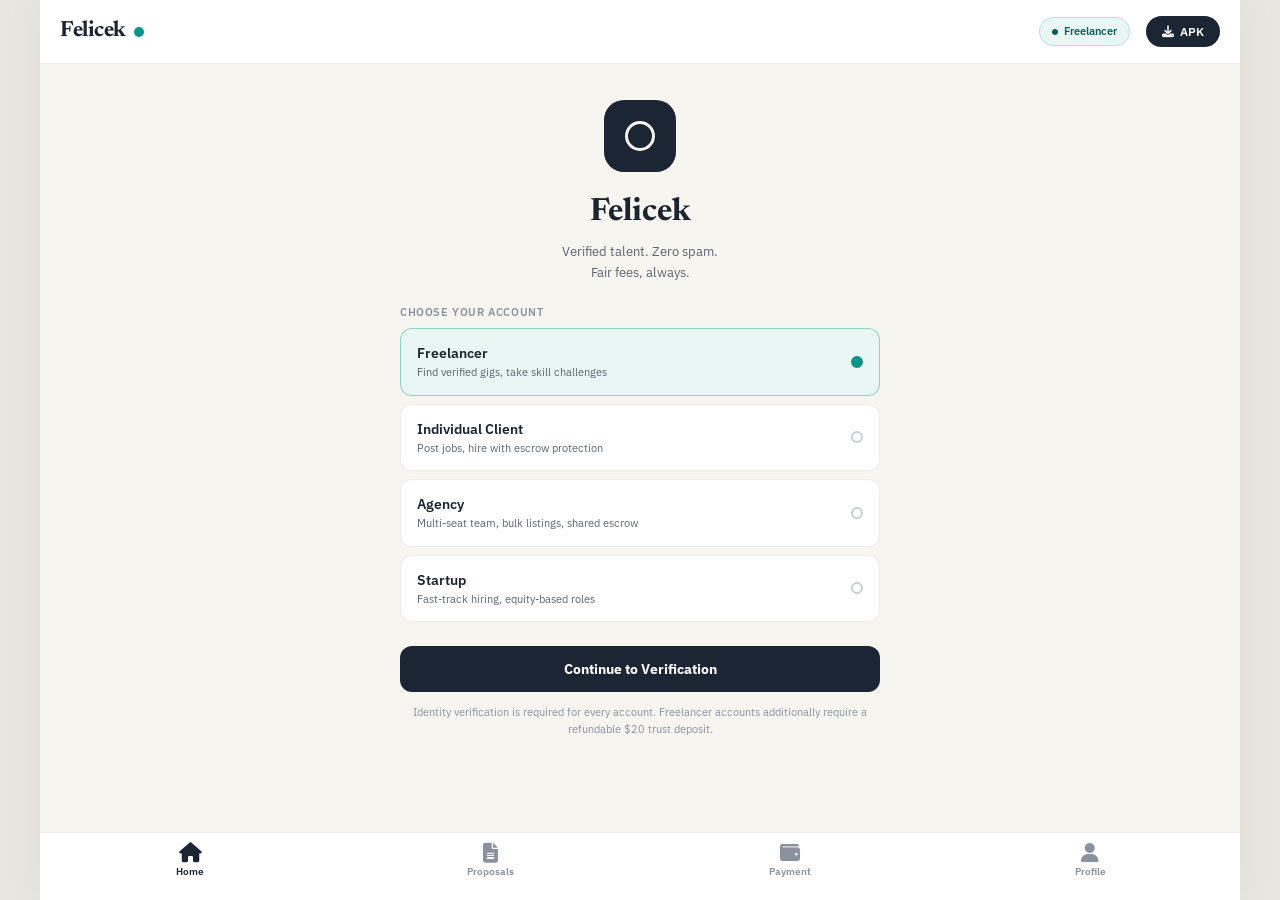
==== app.html @ 30d66eca "Add files via upload" ====
<!DOCTYPE html>
<html lang="en">
<head>
    <meta charset="UTF-8" />
    <meta name="viewport" content="width=device-width, initial-scale=1.0" />
    <link rel="icon" type="image/svg+xml" href="favicon.svg" />
    <title>Felicek — App</title>
    <link rel="preconnect" href="https://fonts.googleapis.com" />
    <link rel="preconnect" href="https://fonts.gstatic.com" crossorigin />
    <link href="https://fonts.googleapis.com/css2?family=Newsreader:opsz,wght@6..72,500;6..72,600;6..72,700&family=IBM+Plex+Sans:wght@400;500;600;700&display=swap" rel="stylesheet" />
    <link rel="stylesheet" href="https://cdnjs.cloudflare.com/ajax/libs/font-awesome/6.5.0/css/all.min.css" />
    <link rel="stylesheet" href="style.css" />
</head>
<body>
    <div id="app"></div>

    <!-- ─── APK Modal (shared, also handled by script.js) ─── -->
    <div class="modal-overlay" id="apkModal">
        <div class="modal">
            <button class="close-btn" id="apkModalClose">&times;</button>
            <div class="icon"><i class="fas fa-file-download"></i></div>
            <h3>Download Felicek APK</h3>
            <p>Version 2.1.0 · 12 MB · Android 7+</p>
            <div class="btn-group">
                <a href="#" class="btn btn-primary" id="apkDownloadLink"><i class="fas fa-download"></i> Download</a>
                <button class="btn btn-outline" id="apkModalCancel">Cancel</button>
            </div>
            <div class="hash"><i class="fas fa-shield-alt"></i> SHA-256: 5f4d…a9c2</div>
        </div>
    </div>

    <script>
        // ─── Full App Logic ─────────────────────────────────────────────
        (function() {
            'use strict';

            // ─── STATE ───────────────────────────────────────────────────
            const DEFAULT_STATE = {
                screen: 'onboarding',
                role: 'freelancer',
                activeTab: 'home',
                profile: {
                    fullName: 'Sadia R.',
                    title: 'Flutter Developer & UI Engineer',
                    bio: 'I build polished, production-ready Flutter apps for fintech and logistics startups. 5 years of experience.',
                    location: 'Dhaka, Bangladesh',
                    skills: ['Flutter', 'Dart', 'Firebase', 'UI/UX', 'REST APIs'],
                    hourlyRate: 28,
                },
                kyc: {
                    nidUploaded: false,
                    birthCertUploaded: false,
                    depositPaid: false,
                },
                jobs: [{
                    id: 1,
                    type: 'freelance',
                    typeLabel: 'Freelance',
                    title: 'Design a Flutter Onboarding Flow',
                    summary: '5 polished onboarding screens for a fintech app, dark theme, Material 3.',
                    budget: '$450',
                    trustScore: 98,
                    escrowFunded: true,
                    hasChallenge: true,
                    skills: ['Flutter', 'UI/UX', 'Figma'],
                    posted: '2h ago',
                    postedBy: 'client',
                    milestones: [{ label: 'Wireframes approved', amount: '$100' }, { label: 'High-fidelity screens',
                        amount: '$250' }, { label: 'Final handoff', amount: '$100' }],
                    challengePrompt: 'Recreate this bottom-sheet component spec in Flutter within 4 minutes.',
                }, {
                    id: 2,
                    type: 'agency',
                    typeLabel: 'Agency',
                    title: 'Full Backend Rebuild for Logistics SaaS',
                    summary: 'Multi-month engagement for a 3-person team: API + infra rebuild.',
                    budget: '$12,000',
                    trustScore: 95,
                    escrowFunded: true,
                    hasChallenge: false,
                    skills: ['Node.js', 'PostgreSQL', 'AWS'],
                    posted: '6h ago',
                    postedBy: 'agency',
                    milestones: [{ label: 'Architecture proposal', amount: '$2,000' }, { label: 'Core API migration',
                        amount: '$6,000' }, { label: 'Go-live + handover', amount: '$4,000' }],
                    challengePrompt: 'No live challenge required — portfolio review instead.',
                }, {
                    id: 3,
                    type: 'startup',
                    typeLabel: 'Startup · Equity',
                    title: 'Founding Mobile Engineer (Equity + Micro-milestones)',
                    summary: 'Pre-seed startup looking for a founding engineer, part equity + part milestone pay.',
                    budget: '0.5% Equity + $2,000',
                    trustScore: 91,
                    escrowFunded: true,
                    hasChallenge: true,
                    skills: ['Flutter', 'Firebase', 'Growth'],
                    posted: '1d ago',
                    postedBy: 'startup',
                    milestones: [{ label: 'MVP core screens', amount: '$800' }, { label: 'Auth + payments',
                        amount: '$700' }, { label: 'Public beta launch', amount: '$500' }],
                    challengePrompt: 'Ship a working counter widget with persisted state in Flutter — 4 minute timed test.',
                }, {
                    id: 4,
                    type: 'freelance',
                    typeLabel: 'Freelance',
                    title: 'Write 10 SEO Blog Posts for SaaS Startup',
                    summary: 'B2B SaaS company needs long-form technical content, 1200 words each.',
                    budget: '$600',
                    trustScore: 89,
                    escrowFunded: true,
                    hasChallenge: true,
                    skills: ['SEO', 'Copywriting'],
                    posted: '1d ago',
                    postedBy: 'client',
                    milestones: [{ label: '3 posts delivered', amount: '$180' }, { label: '6 more posts',
                        amount: '$360' }, { label: 'Final post + revisions', amount: '$60' }],
                    challengePrompt: 'Write a 150-word intro paragraph on a given DevOps topic in 4 minutes.',
                }, {
                    id: 5,
                    type: 'agency',
                    typeLabel: 'Agency',
                    title: 'Brand Identity for Retail Chain Relaunch',
                    summary: 'Full brand refresh: logo, packaging, and 20-page brand guideline doc.',
                    budget: '$8,500',
                    trustScore: 93,
                    escrowFunded: true,
                    hasChallenge: false,
                    skills: ['Branding', 'Illustrator'],
                    posted: '2d ago',
                    postedBy: 'agency',
                    milestones: [{ label: 'Concept directions', amount: '$1,500' }, { label: 'Final identity system',
                        amount: '$4,500' }, { label: 'Guideline doc + assets', amount: '$2,500' }],
                    challengePrompt: 'Portfolio-based review — no live test for this listing.',
                }, {
                    id: 6,
                    type: 'startup',
                    typeLabel: 'Startup · Equity',
                    title: 'Growth Marketer — Early Traction Sprint',
                    summary: 'Seed-stage startup needs a growth lead for a 6-week user acquisition sprint.',
                    budget: '0.3% Equity + $1,200',
                    trustScore: 87,
                    escrowFunded: true,
                    hasChallenge: true,
                    skills: ['Growth', 'Paid Ads'],
                    posted: '3d ago',
                    postedBy: 'startup',
                    milestones: [{ label: 'Channel strategy', amount: '$400' }, { label: 'Campaign execution',
                        amount: '$500' }, { label: 'Results report', amount: '$300' }],
                    challengePrompt: 'Draft a 3-bullet acquisition channel plan for a given app in 4 minutes.',
                }],
                proposals: {},
                transactions: [
                    { label: 'Escrow release — Blog Posts job', time: '2d ago', amount: '+$540.00',
                    positive: true },
                    { label: 'Platform maintenance fee (2%)', time: '2d ago', amount: '-$10.80', positive: false },
                    { label: 'Withdrawal to bKash', time: '5d ago', amount: '-$300.00', positive: false },
                ],
                selectedJobId: null,
                bidAmount: '',
                challengeStarted: false,
                newJob: {
                    title: '',
                    budget: '',
                    scope: '',
                    challengeEnabled: false,
                    challengePrompt: '',
                },
                filter: 'all',
                selectedMfs: 'bKash',
            };

            // ─── Load / Save State ──────────────────────────────────────
            function loadState() {
                try {
                    const saved = localStorage.getItem('felicek_state');
                    if (saved) {
                        const parsed = JSON.parse(saved);
                        return deepMerge(DEFAULT_STATE, parsed);
                    }
                } catch (e) { /* ignore */ }
                return JSON.parse(JSON.stringify(DEFAULT_STATE));
            }

            function saveState(state) {
                try {
                    localStorage.setItem('felicek_state', JSON.stringify(state));
                } catch (e) { /* ignore */ }
            }

            function deepMerge(target, source) {
                const result = { ...target };
                for (const key in source) {
                    if (source[key] && typeof source[key] === 'object' && !Array.isArray(source[key])) {
                        result[key] = deepMerge(target[key] || {}, source[key]);
                    } else {
                        result[key] = source[key];
                    }
                }
                return result;
            }

            let state = loadState();

            // ─── Helpers ─────────────────────────────────────────────────
            function getRoleLabel(role) {
                const map = { freelancer: 'Freelancer', client: 'Client', agency: 'Agency', startup: 'Startup' };
                return map[role] || role;
            }

            function getJobs() { return state.jobs; }

            function getFilteredJobs() {
                const all = getJobs();
                if (state.filter === 'all') return all;
                return all.filter(j => j.type === state.filter);
            }

            function getJob(id) { return state.jobs.find(j => j.id === id); }

            function isFreelancer() { return state.role === 'freelancer'; }

            // ─── Render Engine ───────────────────────────────────────────
            function render() {
                const app = document.getElementById('app');
                const s = state;
                const roleLabel = getRoleLabel(s.role);

                // ── Header ──
                let headerHtml = `
              <header class="app-header">
                <div class="logo" id="logoHome">
                  <span>Felicek</span>
                  <span class="dot"></span>
                </div>
                <div class="right">
                  <span class="role-badge"><i class="fas fa-circle" style="font-size:6px;"></i> ${roleLabel}</span>
                  <button class="download-apk-btn" id="headerDownloadBtn"><i class="fas fa-download"></i> <span>APK</span></button>
                </div>
              </header>
            `;

                // ── Bottom Nav ──
                const tabs = [
                    { id: 'home', icon: 'fa-home', label: 'Home' },
                    { id: 'proposals', icon: 'fa-file-alt', label: 'Proposals' },
                    { id: 'vault', icon: 'fa-wallet', label: 'Payment' },
                    { id: 'profile', icon: 'fa-user', label: 'Profile' },
                ];
                let bottomNavHtml = `
              <nav class="bottom-nav">
                ${tabs.map(t => `
                  <button class="tab ${s.activeTab === t.id ? 'active' : ''}" data-tab="${t.id}">
                    <i class="fas ${t.icon}"></i>
                    ${t.label}
                  </button>
                `).join('')}
              </nav>
            `;

                // ── Main Content ──
                let mainHtml = '';

                // ---- SCREEN: onboarding ----
                if (s.screen === 'onboarding') {
                    mainHtml = `
                <div class="onboarding-container">
                  <div class="icon-circle"><div class="dot-ring"></div></div>
                  <h1>Felicek</h1>
                  <div class="sub">Verified talent. Zero spam.<br>Fair fees, always.</div>
                  <div style="font-size:11px;text-transform:uppercase;letter-spacing:0.6px;color:var(--text-muted);font-weight:600;margin-bottom:8px;">Choose your account</div>
                  ${[
                        { key: 'freelancer', label: 'Freelancer', desc: 'Find verified gigs, take skill challenges' },
                        { key: 'client', label: 'Individual Client', desc: 'Post jobs, hire with escrow protection' },
                        { key: 'agency', label: 'Agency', desc: 'Multi-seat team, bulk listings, shared escrow' },
                        { key: 'startup', label: 'Startup', desc: 'Fast-track hiring, equity-based roles' }
                    ].map(r => `
                      <div class="role-option ${s.role === r.key ? 'active' : ''}" data-role="${r.key}">
                        <div>
                          <div class="label">${r.label}</div>
                          <div class="desc">${r.desc}</div>
                        </div>
                        <div class="dot"></div>
                      </div>
                    `).join('')}
                  <button class="btn btn-primary btn-block mt-16" id="startVerifyBtn">Continue to Verification</button>
                  <div style="font-size:10.5px;color:var(--text-muted);line-height:1.6;margin-top:12px;text-align:center;">Identity verification is required for every account. Freelancer accounts additionally require a refundable $20 trust deposit.</div>
                </div>
              `;
                }

                // ---- SCREEN: profileSetup ----
                else if (s.screen === 'profileSetup') {
                    const p = s.profile;
                    mainHtml = `
                <div class="onboarding-container">
                  <h2 style="font-family:var(--font-serif);font-size:28px;font-weight:600;text-align:center;">Build Your Profile</h2>
                  <div style="font-size:12px;color:var(--text-secondary);text-align:center;margin:8px 0 20px;">A few quick questions so clients and freelancers know who they're working with.</div>
                  <div class="form-group">
                    <label>Full name</label>
                    <input type="text" id="profileFullName" value="${p.fullName || ''}" placeholder="e.g. Sadia Rahman" />
                  </div>
                  <div class="form-group">
                    <label>Professional title</label>
                    <input type="text" id="profileTitle" value="${p.title || ''}" placeholder="e.g. Flutter Developer" />
                  </div>
                  <div class="form-group">
                    <label>Short bio</label>
                    <textarea id="profileBio" placeholder="Tell clients what you do best">${p.bio || ''}</textarea>
                  </div>
                  <div class="form-group">
                    <label>Primary skills (comma separated)</label>
                    <input type="text" id="profileSkills" value="${(p.skills || []).join(', ')}" placeholder="e.g. Flutter, Firebase, UI/UX" />
                  </div>
                  <div class="form-group">
                    <label>Location</label>
                    <input type="text" id="profileLocation" value="${p.location || ''}" placeholder="e.g. Dhaka, Bangladesh" />
                  </div>
                  ${isFreelancer() ? `
                    <div class="form-group">
                      <label>Hourly rate (USD)</label>
                      <input type="number" id="profileRate" value="${p.hourlyRate || ''}" placeholder="e.g. 28" />
                    </div>
                  ` : ''}
                  <button class="btn btn-primary btn-block" id="finishProfileBtn">Continue to Verification</button>
                </div>
              `;
                }

                // ---- SCREEN: kyc ----
                else if (s.screen === 'kyc') {
                    const k = s.kyc;
                    const progress = k.depositPaid ? 100 : (k.nidUploaded ? 60 : 20);
                    mainHtml = `
                <div class="onboarding-container">
                  <h2 style="font-family:var(--font-serif);font-size:26px;font-weight:600;">Verification</h2>
                  <div style="font-size:12px;color:var(--text-secondary);margin:4px 0 12px;">Step 1 of ${isFreelancer() ? 2 : 1}</div>
                  <div class="progress-bar"><div class="fill" style="width:${progress}%;"></div></div>

                  <div class="kyc-step" id="nidStep">
                    <div>
                      <div style="font-size:13px;font-weight:500;">National ID (NID)</div>
                      <div style="font-size:10.5px;color:var(--text-muted);">Encrypted · never shown</div>
                    </div>
                    <span class="status ${k.nidUploaded ? 'status-verified' : 'status-pending'}">${k.nidUploaded ? 'Verified' : 'Upload'}</span>
                  </div>

                  <div class="kyc-step" id="birthStep">
                    <div>
                      <div style="font-size:13px;font-weight:500;">Birth Certificate</div>
                      <div style="font-size:10.5px;color:var(--text-muted);">Optional secondary</div>
                    </div>
                    <span class="status ${k.birthCertUploaded ? 'status-verified' : 'status-pending'}">${k.birthCertUploaded ? 'Uploaded' : 'Upload'}</span>
                  </div>

                  ${isFreelancer() ? `
                    <div style="font-size:11px;text-transform:uppercase;letter-spacing:0.6px;color:var(--text-muted);font-weight:600;margin:16px 0 8px;">$20 Security Deposit</div>
                    <div style="background:var(--brand-teal-light);border:1px solid rgba(13,148,136,0.3);border-radius:16px;padding:18px;">
                      <div style="display:flex;justify-content:space-between;align-items:center;margin-bottom:12px;">
                        <span style="font-size:26px;font-weight:700;color:var(--text-primary);">$20.00</span>
                        <span style="font-size:10.5px;font-weight:600;padding:4px 10px;border-radius:8px;background:${k.depositPaid ? '#fbf1de' : '#f2f0ea'};color:${k.depositPaid ? '#d4a017' : 'var(--text-secondary)'};">${k.depositPaid ? 'Locked · Refundable' : (k.nidUploaded ? 'Ready to Pay' : 'Verify ID First')}</span>
                      </div>
                      <div style="font-size:11.5px;color:var(--text-secondary);line-height:1.6;margin-bottom:12px;">
                        ${k.depositPaid ? 'Your deposit is securely locked and becomes fully withdrawable after your first completed job.' : 'Complete NID verification, then pay your refundable $20 deposit to unlock full freelancer access.'}
                      </div>
                      <div class="payout-methods">
                        ${['bKash','Nagad','PayPal','Bank'].map(m => `
                          <span class="method ${s.selectedMfs === m ? 'active' : ''}" data-mfs="${m}">${m}</span>
                        `).join('')}
                      </div>
                      <button class="btn ${k.depositPaid ? 'btn-outline' : (k.nidUploaded ? 'btn-teal' : 'btn-outline')} btn-block" id="payDepositBtn" ${k.depositPaid ? 'disabled' : ''}>
                        ${k.depositPaid ? '✓ Deposit Locked' : (k.nidUploaded ? 'Pay $20 Deposit' : 'Verify NID first')}
                      </button>
                    </div>
                    <div style="font-size:10.5px;color:var(--text-muted);line-height:1.6;margin-top:8px;">Fully refundable after your first successfully completed job. Platform maintenance fee is a flat 1%–2%.</div>
                  ` : ''}

                  <button class="btn btn-primary btn-block mt-16" id="finishKycBtn">
                    ${isFreelancer() ? (k.depositPaid ? 'Continue' : (k.nidUploaded ? 'Skip Deposit For Now' : 'Continue')) : 'Continue'}
                  </button>
                </div>
              `;
                }

                // ---- SCREEN: home ----
                else if (s.screen === 'home') {
                    const jobs = getFilteredJobs();
                    const isF = isFreelancer();
                    const roleToType = { client: 'freelance', agency: 'agency', startup: 'startup' };
                    const displayJobs = isF ? jobs : jobs.filter(j => j.type === roleToType[s.role]);

                    mainHtml = `
                <div class="flex flex-col" style="gap:12px;">
                  ${isF ? `
                    <div style="background:var(--brand-teal-light);border:1px solid rgba(13,148,136,0.25);border-radius:12px;padding:10px 14px;display:flex;justify-content:space-between;align-items:center;">
                      <div style="display:flex;align-items:center;gap:8px;">
                        <div style="width:8px;height:8px;border-radius:50%;background:${s.kyc.depositPaid ? '#0d9488' : '#d4a017'};"></div>
                        <div style="font-size:11.5px;color:var(--brand-teal-dark);">Trust Fund Vault · <strong>$20.00</strong></div>
                      </div>
                      <div style="font-size:10.5px;font-weight:600;color:var(--brand-teal);">${s.kyc.depositPaid ? 'Withdrawable ›' : 'Locked ›'}</div>
                    </div>
                  ` : `
                    <div style="display:flex;align-items:center;gap:8px;background:#f2f0ea;border-radius:12px;padding:10px 12px;">
                      <i class="fas fa-search" style="color:var(--text-muted);"></i>
                      <span style="font-size:12.5px;color:var(--text-muted);">Search jobs, skills, or clients...</span>
                    </div>
                  `}

                  <div style="display:flex;gap:8px;overflow-x:auto;padding-bottom:4px;">
                    ${['all','freelance','agency','startup'].map(f => `
                      <span class="pill ${s.filter === f ? 'pill-teal' : 'pill-gray'}" style="cursor:pointer;padding:6px 14px;border-radius:20px;font-size:11.5px;font-weight:500;" data-filter="${f}">${f === 'all' ? 'All' : f.charAt(0).toUpperCase()+f.slice(1)}</span>
                    `).join('')}
                  </div>

                  ${displayJobs.length === 0 ? `
                    <div style="text-align:center;padding:40px 0;color:var(--text-muted);">
                      <i class="fas fa-inbox" style="font-size:32px;display:block;margin-bottom:8px;"></i>
                      No jobs match your filter.
                      ${!isF ? `<button class="btn btn-teal btn-sm mt-8" id="postNewJobBtn">+ Post a Job</button>` : ''}
                    </div>
                  ` : displayJobs.map(j => `
                    <div class="job-card" data-job="${j.id}">
                      <div class="top">
                        <span class="tag">${j.typeLabel}</span>
                        <span class="budget">${j.budget}</span>
                      </div>
                      <div class="job-title">${j.title}</div>
                      <div class="summary">${j.summary}</div>
                      <div class="skills">${j.skills.map(sk => `<span class="skill">${sk}</span>`).join('')}</div>
                      <div class="meta">
                        <span class="pill pill-teal">${j.trustScore}% Verified</span>
                        ${j.escrowFunded ? '<span class="pill pill-blue">Escrow Funded</span>' : ''}
                        ${j.hasChallenge ? '<span class="pill pill-purple">Skill Test</span>' : ''}
                      </div>
                    </div>
                  `).join('')}

                  ${!isF ? `
                    <button class="btn btn-teal btn-block mt-8" id="postNewJobBtn"><i class="fas fa-plus"></i> Post a New Job</button>
                  ` : ''}
                </div>
              `;
                }

                // ---- SCREEN: jobDetail ----
                else if (s.screen === 'jobDetail') {
                    const job = getJob(s.selectedJobId);
                    if (!job) {
                        mainHtml = `<div>Job not found. <button class="btn btn-primary btn-sm" id="backHomeFromDetail">Go back</button></div>`;
                    } else {
                        const isF = isFreelancer();
                        const submitted = !!s.proposals[job.id];
                        const challengeDone = s.challengeStarted;
                        mainHtml = `
                  <div>
                    <div style="display:flex;align-items:center;gap:12px;margin-bottom:12px;">
                      <button class="btn btn-outline btn-sm" id="backHomeFromDetail"><i class="fas fa-arrow-left"></i> Back</button>
                      <span class="tag">${job.typeLabel}</span>
                    </div>
                    <div style="font-family:var(--font-serif);font-size:22px;font-weight:600;color:var(--text-primary);line-height:1.3;">${job.title}</div>
                    <div style="font-size:13px;color:var(--text-muted);margin-bottom:12px;">${job.budget} · Posted ${job.posted}</div>

                    <div style="display:flex;flex-wrap:wrap;gap:6px;margin-bottom:12px;">
                      <span class="pill pill-teal">${job.trustScore}% Client Trust</span>
                      <span class="pill pill-blue">Escrow Verified</span>
                      ${isF ? `<span class="pill pill-gray">${Math.floor(Math.random()*10)+3} Applicants</span>` : ''}
                    </div>

                    <div style="font-size:11px;text-transform:uppercase;letter-spacing:0.6px;color:var(--text-muted);font-weight:600;">Project Scope</div>
                    <div style="font-size:14px;line-height:1.7;color:#2b3340;margin-bottom:16px;">${job.summary} ${job.type === 'startup' ? 'This role offers equity-based milestone pay.' : ''}</div>

                    <div style="font-size:11px;text-transform:uppercase;letter-spacing:0.6px;color:var(--text-muted);font-weight:600;">Milestones</div>
                    <div style="display:flex;flex-direction:column;gap:6px;margin-bottom:16px;">
                      ${job.milestones.map(m => `
                        <div style="display:flex;justify-content:space-between;align-items:center;background:#f9f8f5;border:1px solid rgba(27,36,48,0.06);border-radius:10px;padding:10px 14px;">
                          <span style="font-size:12.5px;color:var(--text-primary);">${m.label}</span>
                          <span style="font-size:12.5px;font-weight:600;color:var(--brand-teal-dark);">${m.amount}</span>
                        </div>
                      `).join('')}
                    </div>

                    ${isF ? `
                      <div style="background:var(--brand-purple-light);border:1px solid rgba(134,89,201,0.25);border-radius:14px;padding:14px;margin-bottom:12px;">
                        <div style="display:flex;justify-content:space-between;align-items:center;margin-bottom:6px;">
                          <span style="font-size:11px;text-transform:uppercase;letter-spacing:0.6px;color:var(--brand-purple);font-weight:600;">Live Skill Challenge</span>
                          <span style="font-size:9.5px;color:var(--text-muted);">4 min preview</span>
                        </div>
                        <div style="font-size:12.5px;color:var(--text-primary);line-height:1.6;margin-bottom:10px;">${job.hasChallenge ? job.challengePrompt : 'No live challenge required — portfolio review instead.'}</div>
                        <button class="btn ${challengeDone ? 'btn-outline' : 'btn-primary'} btn-block" id="startChallengeBtn" ${challengeDone ? 'disabled' : ''}>${challengeDone ? '✓ Challenge Completed' : 'Start 4-Minute Challenge'}</button>
                      </div>

                      <div style="font-size:11px;text-transform:uppercase;letter-spacing:0.6px;color:var(--text-muted);font-weight:600;">Your Bid</div>
                      <input type="text" id="bidInput" value="${s.bidAmount}" placeholder="Enter your bid amount" style="margin-bottom:10px;" />
                      <button class="btn ${submitted ? 'btn-outline' : 'btn-primary'} btn-block" id="submitProposalBtn" ${submitted ? 'disabled' : ''}>${submitted ? '✓ Proposal Submitted' : 'Submit Proposal'}</button>
                    ` : `
                      <div style="display:flex;gap:10px;">
                        <button class="btn btn-primary" style="flex:1;" id="editListingBtn">Edit Listing</button>
                        <button class="btn btn-danger" style="flex:1;" id="closeListingBtn">Close Listing</button>
                      </div>
                    `}
                  </div>
                `;
                    }
                }

                // ---- SCREEN: proposals ----
                else if (s.screen === 'proposals') {
                    const isF = isFreelancer();
                    const proposalsList = isF ? Object.values(s.proposals) : [
                        { jobTitle: 'Design a Flutter Onboarding Flow', note: 'From verified freelancer · 98% trust score',
                            amount: '$430 bid', status: 'Passed Filter', statusColor: 'var(--brand-teal)' },
                        { jobTitle: 'Full Backend Rebuild for Logistics SaaS', note: 'Agency with 3 verified engineers',
                            amount: '$11,200 bid', status: 'Passed Filter', statusColor: 'var(--brand-teal)' },
                        { jobTitle: 'Brand Identity for Retail Chain', note: 'Generic proposal — no project-specific details',
                            amount: '$8,500', status: 'Flagged Spam', statusColor: '#b8382f' },
                    ];

                    mainHtml = `
                <div style="display:flex;flex-direction:column;gap:12px;">
                  ${isF ? `
                    <div style="background:var(--brand-teal-light);border:1px solid rgba(13,148,136,0.2);border-radius:9px;padding:8px 12px;display:flex;align-items:center;gap:8px;">
                      <i class="fas fa-robot" style="color:var(--brand-teal);"></i>
                      <span style="font-size:10.5px;color:var(--brand-teal-dark);">AI spam filter blocked 23 generic proposals this week</span>
                    </div>
                  ` : ''}

                  ${proposalsList.length === 0 ? `
                    <div style="text-align:center;padding:40px 0;color:var(--text-muted);">
                      <i class="fas fa-inbox" style="font-size:32px;display:block;margin-bottom:8px;"></i>
                      No proposals yet.
                    </div>
                  ` : proposalsList.map(p => `
                    <div style="background:var(--surface-white);border:1px solid var(--border-subtle);border-radius:14px;padding:13px 14px;">
                      <div style="display:flex;justify-content:space-between;align-items:flex-start;margin-bottom:4px;">
                        <span style="font-size:13px;font-weight:600;color:var(--text-primary);">${p.jobTitle || 'Job'}</span>
                        <span style="font-size:10px;font-weight:600;padding:3px 10px;border-radius:8px;background:${p.statusColor || 'var(--brand-teal)'}15;color:${p.statusColor || 'var(--brand-teal)'};">${p.status || 'Submitted'}</span>
                      </div>
                      <div style="font-size:11.5px;color:var(--text-secondary);line-height:1.5;">${p.note || ''}</div>
                      <div style="display:flex;justify-content:space-between;align-items:center;margin-top:6px;">
                        <span style="font-size:12px;font-weight:600;color:var(--brand-teal-dark);">${p.amount || ''}</span>
                        <span style="font-size:10.5px;color:var(--text-muted);">just now</span>
                      </div>
                    </div>
                  `).join('')}
                </div>
              `;
                }

                // ---- SCREEN: vault ----
                else if (s.screen === 'vault') {
                    const k = s.kyc;
                    mainHtml = `
                <div>
                  <div class="wallet-card">
                    <div class="balance-label">Available Balance</div>
                    <div class="balance">$1,240.50</div>
                    <div class="actions">
                      <button class="btn-withdraw" id="withdrawBtn">Withdraw</button>
                      <button class="btn-add" id="addFundsBtn">Add Funds</button>
                    </div>
                  </div>

                  <div class="vault-card">
                    <div class="vault-header">
                      <span class="label">Trust Fund Vault</span>
                      <span class="status ${k.depositPaid ? 'status-verified' : 'status-pending'}">${k.depositPaid ? 'Withdrawable' : 'Locked'}</span>
                    </div>
                    <div class="vault-amount">$20.00</div>
                    <div class="vault-desc">${k.depositPaid ? 'Fully withdrawable. Great work on your first completed job!' : 'Refundable deposit — unlocks after your first successful job completion.'}</div>
                  </div>

                  <div style="font-size:11px;text-transform:uppercase;letter-spacing:0.6px;color:var(--text-muted);font-weight:600;margin-top:12px;">Payout Method</div>
                  <div class="payout-methods">
                    ${['bKash','Nagad','PayPal','Bank'].map(m => `
                      <span class="method ${s.selectedMfs === m ? 'active' : ''}" data-mfs="${m}">${m}</span>
                    `).join('')}
                  </div>
                  <div style="font-size:10.5px;color:var(--text-muted);line-height:1.6;margin-bottom:16px;">Direct local payouts with zero platform markup, or PayPal for international — only 1–2% maintenance fee.</div>

                  <div style="font-size:11px;text-transform:uppercase;letter-spacing:0.6px;color:var(--text-muted);font-weight:600;">Recent Activity</div>
                  ${s.transactions.map(t => `
                    <div class="transaction-item">
                      <div class="info">
                        <div class="label">${t.label}</div>
                        <div class="time">${t.time}</div>
                      </div>
                      <span class="amount ${t.positive ? 'amount-positive' : 'amount-negative'}">${t.amount}</span>
                    </div>
                  `).join('')}
                </div>
              `;
                }

                // ---- SCREEN: profile ----
                else if (s.screen === 'profile') {
                    const p = s.profile;
                    const stats = isFreelancer() ?
                        { jobSuccess: '98%', earned: '$18.4K', jobsDone: '14' } :
                        { jobSuccess: '96%', earned: '$9.2K', jobsDone: '6' };
                    const reviews = [
                        { project: 'Onboarding Flow Redesign', rating: '★★★★★',
                            text: 'Sadia delivered ahead of schedule with pixel-perfect screens.', client: 'FinNova Client',
                            amount: '$450' },
                        { project: 'Logistics App Bug Sprint', rating: '★★★★★',
                            text: 'Fixed 20+ critical bugs in under a week.', client: 'CargoLink Client',
                            amount: '$620' },
                    ];

                    mainHtml = `
                <div>
                  <div class="profile-header">
                    <div class="profile-top">
                      <div class="avatar"></div>
                      <div>
                        <div class="name">${p.fullName || 'Your Name'}</div>
                        <div class="title">${p.title || 'Your title'}</div>
                        <div class="location">${p.location || 'Your location'}</div>
                      </div>
                      <div class="edit-btn" id="editProfileBtn">Edit</div>
                    </div>
                  </div>

                  <div class="profile-stats">
                    <div class="stat"><div class="value">${stats.jobSuccess}</div><div class="label">Job Success</div></div>
                    <div class="stat"><div class="value">${stats.earned}</div><div class="label">Total Earned</div></div>
                    <div class="stat"><div class="value">${stats.jobsDone}</div><div class="label">Jobs Done</div></div>
                  </div>

                  <div style="background:var(--surface-white);border:1px solid var(--border-subtle);border-radius:var(--radius-card);padding:16px;margin-bottom:16px;">
                    <div style="font-size:13px;line-height:1.7;color:#2b3340;margin-bottom:8px;">${p.bio || 'No bio yet.'}</div>
                    <div class="profile-skills">
                      ${(p.skills || []).map(sk => `<span class="skill-tag">${sk}</span>`).join('')}
                    </div>
                  </div>

                  <div style="font-size:11px;text-transform:uppercase;letter-spacing:0.6px;color:var(--text-muted);font-weight:600;margin-bottom:8px;">Work History & Reviews</div>
                  ${reviews.map(r => `
                    <div class="review-item">
                      <div class="review-top">
                        <span class="project">${r.project}</span>
                        <span class="rating">${r.rating}</span>
                      </div>
                      <div class="review-text">${r.text}</div>
                      <div class="review-meta">${r.client} · ${r.amount}</div>
                    </div>
                  `).join('')}

                  <div style="display:flex;align-items:center;justify-content:space-between;background:var(--surface-white);border:1px solid var(--border-subtle);border-radius:14px;padding:14px 16px;cursor:pointer;margin:12px 0;" id="goToKyc">
                    <div>
                      <div style="font-size:12.5px;color:var(--text-muted);">Verification</div>
                      <div style="font-size:14px;font-weight:600;color:var(--text-primary);margin-top:2px;">KYC &amp; Deposit Vault</div>
                    </div>
                    <span style="font-size:12px;color:var(--brand-teal-dark);font-weight:600;">Manage ›</span>
                  </div>

                  <div style="background:var(--surface-white);border:1px solid var(--border-subtle);border-radius:14px;overflow:hidden;margin-bottom:16px;">
                    <div style="padding:13px 14px;font-size:13px;color:var(--text-primary);border-bottom:1px solid var(--border-subtle);">Notification preferences</div>
                    <div style="padding:13px 14px;font-size:13px;color:var(--text-primary);border-bottom:1px solid var(--border-subtle);">Privacy &amp; data</div>
                    <div style="padding:13px 14px;font-size:13px;color:#b8382f;cursor:pointer;" id="logoutBtn">Log out</div>
                  </div>

                  <button class="btn btn-primary btn-block" id="switchRoleBtn">Switch Account Type</button>
                </div>
              `;
                }

                // ---- SCREEN: postJob ----
                else if (s.screen === 'postJob') {
                    const nj = s.newJob;
                    mainHtml = `
                <div>
                  <div style="display:flex;align-items:center;gap:12px;margin-bottom:16px;">
                    <button class="btn btn-outline btn-sm" id="backFromPostJob"><i class="fas fa-arrow-left"></i> Back</button>
                    <span style="font-size:16px;font-weight:600;">Post a New Job</span>
                  </div>
                  <div class="form-group">
                    <label>Job title</label>
                    <input type="text" id="newJobTitle" value="${nj.title}" placeholder="e.g. Redesign onboarding flow" />
                  </div>
                  <div class="form-group">
                    <label>Budget</label>
                    <input type="text" id="newJobBudget" value="${nj.budget}" placeholder="e.g. $500 or 0.5% Equity + $1,000" />
                  </div>
                  <div class="form-group">
                    <label>Scope</label>
                    <textarea id="newJobScope" placeholder="Describe the work in detail">${nj.scope}</textarea>
                  </div>
                  <div style="background:var(--brand-purple-light);border:1px solid rgba(134,89,201,0.25);border-radius:14px;padding:16px;margin-bottom:16px;">
                    <div style="display:flex;justify-content:space-between;align-items:center;margin-bottom:8px;">
                      <span style="font-size:11px;text-transform:uppercase;letter-spacing:0.6px;color:var(--brand-purple);font-weight:600;">Live Skill Challenge</span>
                      <button class="btn ${nj.challengeEnabled ? 'btn-primary' : 'btn-outline'} btn-sm" id="toggleChallengeBtn">${nj.challengeEnabled ? 'Enabled' : 'Add Challenge'}</button>
                    </div>
                    ${nj.challengeEnabled ? `
                      <div class="form-group">
                        <label>Challenge prompt</label>
                        <textarea id="newJobChallenge" placeholder="e.g. Build a working counter widget with persisted state in 4 minutes">${nj.challengePrompt}</textarea>
                      </div>
                    ` : ''}
                  </div>
                  <button class="btn btn-primary btn-block" id="publishJobBtn">Publish Job</button>
                </div>
              `;
                }

                // ── Assemble ──
                app.innerHTML = `
              ${headerHtml}
              <div class="main-content">${mainHtml}</div>
              ${bottomNavHtml}
            `;

                // ─── BIND EVENTS ─────────────────────────────────────────

                // Header: logo -> home
                const logo = document.getElementById('logoHome');
                if (logo) logo.addEventListener('click', () => navigate('home'));

                // Header: download APK (will be handled by shared script, but we also bind here)
                const headerDownload = document.getElementById('headerDownloadBtn');
                if (headerDownload) headerDownload.addEventListener('click', openApkModal);

                // Bottom nav tabs
                document.querySelectorAll('.bottom-nav .tab').forEach(tab => {
                    tab.addEventListener('click', function() {
                        const tabId = this.dataset.tab;
                        if (tabId === 'home') navigate('home');
                        else if (tabId === 'proposals') navigate('proposals');
                        else if (tabId === 'vault') navigate('vault');
                        else if (tabId === 'profile') navigate('profile');
                    });
                });

                // Onboarding: role selection
                document.querySelectorAll('.role-option').forEach(el => {
                    el.addEventListener('click', function() {
                        const role = this.dataset.role;
                        state.role = role;
                        saveState(state);
                        render();
                    });
                });

                // Onboarding: start verify
                const startVerify = document.getElementById('startVerifyBtn');
                if (startVerify) {
                    startVerify.addEventListener('click', () => {
                        navigate('profileSetup');
                    });
                }

                // Profile setup: finish
                const finishProfile = document.getElementById('finishProfileBtn');
                if (finishProfile) {
                    finishProfile.addEventListener('click', () => {
                        const fullName = document.getElementById('profileFullName')?.value || '';
                        const title = document.getElementById('profileTitle')?.value || '';
                        const bio = document.getElementById('profileBio')?.value || '';
                        const skills = document.getElementById('profileSkills')?.value || '';
                        const location = document.getElementById('profileLocation')?.value || '';
                        const rate = document.getElementById('profileRate')?.value || '';
                        state.profile.fullName = fullName;
                        state.profile.title = title;
                        state.profile.bio = bio;
                        state.profile.skills = skills.split(',').map(s => s.trim()).filter(Boolean);
                        state.profile.location = location;
                        if (rate) state.profile.hourlyRate = Number(rate);
                        saveState(state);
                        navigate('kyc');
                    });
                }

                // KYC: NID step
                const nidStep = document.getElementById('nidStep');
                if (nidStep) {
                    nidStep.addEventListener('click', () => {
                        state.kyc.nidUploaded = !state.kyc.nidUploaded;
                        saveState(state);
                        render();
                    });
                }
                const birthStep = document.getElementById('birthStep');
                if (birthStep) {
                    birthStep.addEventListener('click', () => {
                        state.kyc.birthCertUploaded = !state.kyc.birthCertUploaded;
                        saveState(state);
                        render();
                    });
                }

                // KYC: payout method selection
                document.querySelectorAll('.method').forEach(el => {
                    el.addEventListener('click', function() {
                        state.selectedMfs = this.dataset.mfs;
                        saveState(state);
                        render();
                    });
                });

                // KYC: pay deposit
                const payDeposit = document.getElementById('payDepositBtn');
                if (payDeposit) {
                    payDeposit.addEventListener('click', () => {
                        if (state.kyc.nidUploaded && !state.kyc.depositPaid) {
                            state.kyc.depositPaid = true;
                            saveState(state);
                            render();
                        }
                    });
                }

                // KYC: finish
                const finishKyc = document.getElementById('finishKycBtn');
                if (finishKyc) {
                    finishKyc.addEventListener('click', () => {
                        navigate('home');
                    });
                }

                // Home: filter clicks
                document.querySelectorAll('[data-filter]').forEach(el => {
                    el.addEventListener('click', function() {
                        state.filter = this.dataset.filter;
                        saveState(state);
                        render();
                    });
                });

                // Home: job card clicks
                document.querySelectorAll('.job-card').forEach(el => {
                    el.addEventListener('click', function() {
                        const id = Number(this.dataset.job);
                        state.selectedJobId = id;
                        state.challengeStarted = false;
                        state.bidAmount = '';
                        saveState(state);
                        navigate('jobDetail');
                    });
                });

                // Home: post new job
                document.querySelectorAll('#postNewJobBtn').forEach(el => {
                    el.addEventListener('click', () => {
                        navigate('postJob');
                    });
                });

                // Job detail: back
                const backFromDetail = document.getElementById('backHomeFromDetail');
                if (backFromDetail) {
                    backFromDetail.addEventListener('click', () => navigate('home'));
                }

                // Job detail: bid input
                const bidInput = document.getElementById('bidInput');
                if (bidInput) {
                    bidInput.addEventListener('input', function() {
                        state.bidAmount = this.value;
                        saveState(state);
                    });
                }

                // Job detail: submit proposal
                const submitProposal = document.getElementById('submitProposalBtn');
                if (submitProposal) {
                    submitProposal.addEventListener('click', () => {
                        if (!state.proposals[state.selectedJobId]) {
                            const job = getJob(state.selectedJobId);
                            state.proposals[state.selectedJobId] = {
                                jobTitle: job?.title || 'Job',
                                note: 'Proposal submitted',
                                amount: state.bidAmount || 'Bid TBD',
                                status: 'Submitted'
                            };
                            saveState(state);
                            render();
                        }
                    });
                }

                // Job detail: start challenge
                const startChallenge = document.getElementById('startChallengeBtn');
                if (startChallenge) {
                    startChallenge.addEventListener('click', () => {
                        state.challengeStarted = true;
                        saveState(state);
                        render();
                    });
                }

                // Job detail: edit/close (mock)
                const editBtn = document.getElementById('editListingBtn');
                if (editBtn) editBtn.addEventListener('click', () => alert('Edit listing functionality (mock).'));
                const closeBtn = document.getElementById('closeListingBtn');
                if (closeBtn) closeBtn.addEventListener('click', () => alert('Close listing functionality (mock).'));

                // Post job: back
                const backPost = document.getElementById('backFromPostJob');
                if (backPost) {
                    backPost.addEventListener('click', () => navigate('home'));
                }

                // Post job: toggle challenge
                const toggleChallenge = document.getElementById('toggleChallengeBtn');
                if (toggleChallenge) {
                    toggleChallenge.addEventListener('click', () => {
                        state.newJob.challengeEnabled = !state.newJob.challengeEnabled;
                        saveState(state);
                        render();
                    });
                }

                // Post job: publish
                const publishBtn = document.getElementById('publishJobBtn');
                if (publishBtn) {
                    publishBtn.addEventListener('click', () => {
                        const title = document.getElementById('newJobTitle')?.value || '';
                        const budget = document.getElementById('newJobBudget')?.value || '';
                        const scope = document.getElementById('newJobScope')?.value || '';
                        const challengePrompt = document.getElementById('newJobChallenge')?.value || '';
                        if (!title.trim()) {
                            alert('Please enter a job title.');
                            return;
                        }
                        const roleToType = { client: 'freelance', agency: 'agency', startup: 'startup' };
                        const type = roleToType[state.role] || 'freelance';
                        const typeLabel = state.role === 'startup' ? 'Startup · Equity' : state.role === 'agency' ?
                            'Agency' : 'Freelance';
                        const newJob = {
                            id: Date.now(),
                            type,
                            typeLabel,
                            title: title.trim(),
                            summary: scope.slice(0, 120),
                            budget: budget || 'TBD',
                            trustScore: 95,
                            escrowFunded: true,
                            hasChallenge: state.newJob.challengeEnabled,
                            skills: [],
                            posted: 'just now',
                            postedBy: state.role,
                            milestones: [{ label: 'Milestone 1', amount: 'TBD' }],
                            challengePrompt: state.newJob.challengeEnabled ? challengePrompt : '',
                        };
                        state.jobs.unshift(newJob);
                        state.newJob = { title: '', budget: '', scope: '', challengeEnabled: false,
                        challengePrompt: '' };
                        saveState(state);
                        navigate('home');
                        render();
                    });
                }

                // Profile: edit
                const editProfileBtn = document.getElementById('editProfileBtn');
                if (editProfileBtn) {
                    editProfileBtn.addEventListener('click', () => navigate('profileSetup'));
                }

                // Profile: go to KYC
                const goToKyc = document.getElementById('goToKyc');
                if (goToKyc) {
                    goToKyc.addEventListener('click', () => navigate('kyc'));
                }

                // Profile: logout
                const logoutBtn = document.getElementById('logoutBtn');
                if (logoutBtn) {
                    logoutBtn.addEventListener('click', () => {
                        if (confirm('Log out and reset state?')) {
                            localStorage.removeItem('felicek_state');
                            state = JSON.parse(JSON.stringify(DEFAULT_STATE));
                            render();
                        }
                    });
                }

                // Profile: switch role
                const switchRole = document.getElementById('switchRoleBtn');
                if (switchRole) {
                    switchRole.addEventListener('click', () => {
                        const roles = ['freelancer', 'client', 'agency', 'startup'];
                        const idx = roles.indexOf(state.role);
                        const next = roles[(idx + 1) % roles.length];
                        state.role = next;
                        saveState(state);
                        render();
                    });
                }

                // Vault: withdraw / add funds (mock)
                const withdrawBtn = document.getElementById('withdrawBtn');
                if (withdrawBtn) {
                    withdrawBtn.addEventListener('click', () => alert('Withdraw functionality simulated.'));
                }
                const addFundsBtn = document.getElementById('addFundsBtn');
                if (addFundsBtn) {
                    addFundsBtn.addEventListener('click', () => alert('Add funds modal would appear.'));
                }

                // ── APK modal (re-bind because we re-render) ──
                // The global modal handlers in script.js will still work.
                // But we also bind header download button (already done).
            }

            // ─── Navigation ──────────────────────────────────────────────
            function navigate(screen) {
                state.screen = screen;
                if (['home', 'proposals', 'vault', 'profile'].includes(screen)) {
                    state.activeTab = screen;
                }
                saveState(state);
                render();
                const main = document.querySelector('.main-content');
                if (main) main.scrollTop = 0;
            }

            // ─── APK Modal (shared function, also in script.js) ─────────
            // We define it here to be safe.
            function openApkModal() {
                const modal = document.getElementById('apkModal');
                if (modal) modal.classList.add('open');
            }

            function closeApkModal() {
                const modal = document.getElementById('apkModal');
                if (modal) modal.classList.remove('open');
            }

            // ─── Initial Render ──────────────────────────────────────────
            render();

            // Expose for debugging
            window.__felicek = { state, render, navigate };
        })();
    </script>

    <!-- Shared scripts (modal, mobile menu, etc.) -->
    <script src="script.js"></script>
</body>
</html>
---- style.css ----
/* ── Reset & Base ── */
* {
    margin: 0;
    padding: 0;
    box-sizing: border-box;
}
:root {
    --bg-page: #e9e6df;
    --surface: #f7f5f0;
    --surface-white: #ffffff;
    --text-primary: #1b2430;
    --text-secondary: #5b6472;
    --text-muted: #8a92a0;
    --brand-teal: #0d9488;
    --brand-teal-dark: #0a5f58;
    --brand-teal-light: #eaf6f4;
    --brand-navy: #1c2534;
    --brand-purple: #8659c9;
    --brand-purple-light: #f1eafb;
    --brand-blue: #2f5fa8;
    --brand-blue-light: #eaf0fa;
    --border-subtle: rgba(27, 36, 48, 0.08);
    --radius-card: 16px;
    --radius-btn: 12px;
    --shadow-card: 0 4px 20px rgba(0, 0, 0, 0.06);
    --font-sans: 'IBM Plex Sans', system-ui, -apple-system, sans-serif;
    --font-serif: 'Newsreader', Georgia, serif;
    --transition: 0.25s ease;
    --header-height: 64px;
    --bottom-nav-height: 68px;
}
html {
    scroll-behavior: smooth;
}
body {
    font-family: var(--font-sans);
    background: var(--bg-page);
    color: var(--text-primary);
    line-height: 1.5;
    -webkit-font-smoothing: antialiased;
}
a {
    color: var(--brand-teal-dark);
    text-decoration: none;
}
a:hover {
    color: var(--brand-teal);
}
::-webkit-scrollbar {
    display: none;
}
.container {
    max-width: 1200px;
    margin: 0 auto;
    padding: 0 24px;
}
.flex {
    display: flex;
}
.flex-col {
    flex-direction: column;
}
.items-center {
    align-items: center;
}
.justify-between {
    justify-content: space-between;
}
.gap-8 {
    gap: 8px;
}
.gap-16 {
    gap: 16px;
}
.gap-24 {
    gap: 24px;
}
.gap-32 {
    gap: 32px;
}
.text-center {
    text-align: center;
}
.w-full {
    width: 100%;
}
.mt-8 {
    margin-top: 8px;
}
.mt-16 {
    margin-top: 16px;
}
.mb-8 {
    margin-bottom: 8px;
}
.mb-16 {
    margin-bottom: 16px;
}
.hidden {
    display: none !important;
}

/* ── Buttons ── */
.btn {
    display: inline-flex;
    align-items: center;
    justify-content: center;
    gap: 10px;
    padding: 14px 32px;
    border-radius: var(--radius-btn);
    font-weight: 700;
    font-size: 14px;
    font-family: var(--font-sans);
    border: none;
    cursor: pointer;
    transition: var(--transition);
    text-decoration: none;
}
.btn-primary {
    background: var(--brand-navy);
    color: #fff;
}
.btn-primary:hover {
    background: #2a3648;
    transform: translateY(-2px);
    box-shadow: 0 8px 30px rgba(28, 37, 52, 0.25);
}
.btn-teal {
    background: var(--brand-teal);
    color: #fff;
}
.btn-teal:hover {
    background: var(--brand-teal-dark);
    transform: translateY(-2px);
}
.btn-outline {
    background: transparent;
    color: var(--text-primary);
    border: 2px solid var(--border-subtle);
}
.btn-outline:hover {
    border-color: var(--brand-teal);
    color: var(--brand-teal);
    background: var(--brand-teal-light);
}
.btn-danger {
    background: #fbe9e7;
    color: #b8382f;
}
.btn-danger:hover {
    background: #f5d6d2;
}
.btn-block {
    width: 100%;
}
.btn-sm {
    padding: 8px 16px;
    font-size: 12px;
}
.btn-download {
    background: linear-gradient(135deg, #0d9488, #0a5f58);
    color: #fff;
    padding: 18px 44px;
    font-size: 16px;
    border-radius: 60px;
    box-shadow: 0 8px 32px rgba(13, 148, 136, 0.35);
}
.btn-download:hover {
    transform: translateY(-3px) scale(1.02);
    box-shadow: 0 12px 40px rgba(13, 148, 136, 0.45);
    color: #fff;
}

/* ── Header (marketing) ── */
.site-header {
    padding: 18px 0;
    background: rgba(233, 230, 223, 0.85);
    backdrop-filter: blur(16px);
    -webkit-backdrop-filter: blur(16px);
    position: sticky;
    top: 0;
    z-index: 100;
    border-bottom: 1px solid var(--border-subtle);
}
.site-header .container {
    display: flex;
    align-items: center;
    justify-content: space-between;
}
.logo {
    font-family: var(--font-serif);
    font-size: 24px;
    font-weight: 700;
    color: var(--text-primary);
    letter-spacing: -0.5px;
    display: flex;
    align-items: center;
    gap: 8px;
    cursor: pointer;
}
.logo .dot {
    width: 10px;
    height: 10px;
    border-radius: 50%;
    background: var(--brand-teal);
    display: inline-block;
}
.nav-links {
    display: flex;
    align-items: center;
    gap: 28px;
    list-style: none;
    font-size: 14px;
    font-weight: 500;
}
.nav-links a {
    color: var(--text-secondary);
    transition: var(--transition);
}
.nav-links a:hover {
    color: var(--text-primary);
}
.nav-cta {
    background: var(--brand-navy);
    color: #fff !important;
    padding: 10px 22px;
    border-radius: 60px;
    font-weight: 600;
    font-size: 13px;
}
.nav-cta:hover {
    background: #2a3648 !important;
}
.mobile-menu-toggle {
    display: none;
    font-size: 22px;
    background: none;
    border: none;
    cursor: pointer;
    color: var(--text-primary);
}

/* ── App Header (inside app) ── */
.app-header {
    height: var(--header-height);
    padding: 0 20px;
    display: flex;
    align-items: center;
    justify-content: space-between;
    background: var(--surface-white);
    border-bottom: 1px solid var(--border-subtle);
    flex-shrink: 0;
    position: sticky;
    top: 0;
    z-index: 10;
}
.app-header .logo {
    font-size: 22px;
}
.app-header .right {
    display: flex;
    align-items: center;
    gap: 16px;
}
.app-header .role-badge {
    font-size: 11px;
    font-weight: 600;
    color: var(--brand-teal-dark);
    background: var(--brand-teal-light);
    padding: 5px 12px;
    border-radius: 60px;
    border: 1px solid rgba(13, 148, 136, 0.2);
    display: flex;
    align-items: center;
    gap: 6px;
    white-space: nowrap;
}
.app-header .role-badge i {
    font-size: 8px;
}
.app-header .header-actions {
    display: flex;
    gap: 10px;
    font-size: 18px;
    color: var(--text-secondary);
    cursor: pointer;
}
.app-header .header-actions i:hover {
    color: var(--text-primary);
}
.download-apk-btn {
    background: var(--brand-navy);
    color: #fff;
    padding: 8px 16px;
    border-radius: 60px;
    font-size: 12px;
    font-weight: 600;
    border: none;
    cursor: pointer;
    font-family: var(--font-sans);
    transition: var(--transition);
    display: flex;
    align-items: center;
    gap: 6px;
}
.download-apk-btn:hover {
    background: #2a3648;
    transform: scale(1.02);
}

/* ── Main Content (app) ── */
.main-content {
    flex: 1;
    overflow-y: auto;
    padding: 16px 20px 20px;
}

/* ── Bottom Navigation (app) ── */
.bottom-nav {
    height: var(--bottom-nav-height);
    display: flex;
    border-top: 1px solid var(--border-subtle);
    background: var(--surface-white);
    flex-shrink: 0;
    padding: 6px 0 10px;
}
.bottom-nav .tab {
    flex: 1;
    display: flex;
    flex-direction: column;
    align-items: center;
    gap: 2px;
    cursor: pointer;
    padding: 4px 0;
    color: var(--text-muted);
    transition: var(--transition);
    font-size: 10px;
    font-weight: 600;
    border: none;
    background: none;
    font-family: var(--font-sans);
}
.bottom-nav .tab i {
    font-size: 20px;
}
.bottom-nav .tab.active {
    color: var(--text-primary);
}
.bottom-nav .tab.active i {
    color: var(--brand-navy);
}
.bottom-nav .tab:hover {
    color: var(--text-primary);
}

/* ── Cards / Jobs ── */
.job-card {
    background: var(--surface-white);
    border: 1px solid var(--border-subtle);
    border-radius: var(--radius-card);
    padding: 16px 18px;
    cursor: pointer;
    transition: var(--transition);
    margin-bottom: 12px;
}
.job-card:hover {
    border-color: var(--brand-teal);
    box-shadow: var(--shadow-card);
}
.job-card .top {
    display: flex;
    justify-content: space-between;
    align-items: flex-start;
    margin-bottom: 6px;
}
.job-card .tag {
    font-size: 10px;
    font-weight: 600;
    color: var(--brand-purple);
    background: var(--brand-purple-light);
    padding: 3px 10px;
    border-radius: 8px;
}
.job-card .budget {
    font-size: 14px;
    font-weight: 700;
    color: var(--brand-teal-dark);
}
.job-card .job-title {
    font-family: var(--font-serif);
    font-size: 17px;
    font-weight: 600;
    margin-bottom: 4px;
}
.job-card .summary {
    font-size: 12px;
    color: var(--text-secondary);
    margin-bottom: 8px;
}
.job-card .skills {
    display: flex;
    flex-wrap: wrap;
    gap: 6px;
    margin-bottom: 8px;
}
.job-card .skill {
    font-size: 10px;
    color: var(--text-secondary);
    background: #f2f0ea;
    padding: 3px 10px;
    border-radius: 8px;
    border: 1px solid rgba(27, 36, 48, 0.06);
}
.job-card .meta {
    display: flex;
    flex-wrap: wrap;
    gap: 6px;
}
.pill {
    font-size: 10.5px;
    font-weight: 600;
    padding: 3px 10px;
    border-radius: 8px;
}
.pill-teal {
    color: var(--brand-teal-dark);
    background: var(--brand-teal-light);
}
.pill-blue {
    color: var(--brand-blue);
    background: var(--brand-blue-light);
}
.pill-purple {
    color: var(--brand-purple);
    background: var(--brand-purple-light);
}
.pill-gray {
    color: var(--text-secondary);
    background: #f2f0ea;
}

/* ── Forms ── */
input,
textarea,
select {
    width: 100%;
    padding: 12px 14px;
    border: 1px solid var(--border-subtle);
    border-radius: 10px;
    font-size: 13px;
    font-family: var(--font-sans);
    background: var(--surface-white);
    color: var(--text-primary);
    outline: none;
    transition: var(--transition);
}
input:focus,
textarea:focus,
select:focus {
    border-color: var(--brand-teal);
    box-shadow: 0 0 0 3px rgba(13, 148, 136, 0.15);
}
textarea {
    resize: vertical;
    min-height: 80px;
}
label {
    font-size: 12px;
    font-weight: 600;
    color: var(--text-secondary);
    display: block;
    margin-bottom: 4px;
}
.form-group {
    margin-bottom: 16px;
}

/* ── Onboarding / KYC ── */
.onboarding-container {
    max-width: 480px;
    margin: 0 auto;
    padding: 20px 0;
}
.onboarding-container .icon-circle {
    width: 72px;
    height: 72px;
    border-radius: 20px;
    background: var(--brand-navy);
    display: flex;
    align-items: center;
    justify-content: center;
    margin: 0 auto 16px;
}
.onboarding-container .icon-circle .dot-ring {
    width: 30px;
    height: 30px;
    border-radius: 50%;
    border: 3px solid var(--surface);
}
.onboarding-container h1 {
    font-family: var(--font-serif);
    font-size: 32px;
    font-weight: 700;
    text-align: center;
}
.onboarding-container .sub {
    text-align: center;
    font-size: 13px;
    color: var(--text-secondary);
    line-height: 1.6;
    margin: 6px 0 20px;
}
.role-option {
    display: flex;
    align-items: center;
    justify-content: space-between;
    padding: 14px 16px;
    border-radius: 12px;
    background: var(--surface-white);
    border: 1px solid var(--border-subtle);
    cursor: pointer;
    transition: var(--transition);
    margin-bottom: 8px;
}
.role-option:hover {
    border-color: var(--brand-teal);
    background: var(--brand-teal-light);
}
.role-option.active {
    background: var(--brand-teal-light);
    border-color: rgba(13, 148, 136, 0.4);
}
.role-option .label {
    font-size: 14px;
    font-weight: 600;
}
.role-option .desc {
    font-size: 11px;
    color: var(--text-secondary);
}
.role-option .dot {
    width: 12px;
    height: 12px;
    border-radius: 50%;
    border: 2px solid #c9cdd6;
    flex-shrink: 0;
}
.role-option.active .dot {
    background: var(--brand-teal);
    border-color: var(--brand-teal);
}
.kyc-step {
    background: var(--surface-white);
    border: 1px solid var(--border-subtle);
    border-radius: var(--radius-card);
    padding: 16px;
    margin-bottom: 12px;
    display: flex;
    justify-content: space-between;
    align-items: center;
    cursor: pointer;
    transition: var(--transition);
}
.kyc-step:hover {
    border-color: var(--brand-teal);
}
.kyc-step .status {
    font-size: 10.5px;
    font-weight: 600;
    padding: 4px 10px;
    border-radius: 8px;
}
.status-verified {
    color: var(--brand-teal-dark);
    background: var(--brand-teal-light);
}
.status-pending {
    color: var(--text-secondary);
    background: #f2f0ea;
}
.progress-bar {
    height: 6px;
    border-radius: 4px;
    background: rgba(27, 36, 48, 0.08);
    margin: 8px 0 16px;
}
.progress-bar .fill {
    height: 100%;
    border-radius: 4px;
    background: var(--brand-teal);
    transition: width 0.3s;
}

/* ── Wallet / Vault ── */
.wallet-card {
    background: var(--brand-navy);
    border-radius: 18px;
    padding: 24px;
    color: #fff;
    margin-bottom: 16px;
}
.wallet-card .balance-label {
    font-size: 11px;
    text-transform: uppercase;
    letter-spacing: 0.6px;
    opacity: 0.7;
}
.wallet-card .balance {
    font-size: 32px;
    font-weight: 700;
    margin: 6px 0 16px;
}
.wallet-card .actions {
    display: flex;
    gap: 10px;
}
.wallet-card .actions button {
    flex: 1;
    padding: 11px;
    border-radius: 10px;
    font-weight: 700;
    font-size: 12.5px;
    border: none;
    cursor: pointer;
    font-family: var(--font-sans);
    transition: var(--transition);
}
.wallet-card .actions .btn-withdraw {
    background: var(--brand-teal);
    color: #fff;
}
.wallet-card .actions .btn-withdraw:hover {
    background: var(--brand-teal-dark);
}
.wallet-card .actions .btn-add {
    background: rgba(255, 255, 255, 0.08);
    color: #fff;
    border: 1px solid rgba(255, 255, 255, 0.15);
}
.wallet-card .actions .btn-add:hover {
    background: rgba(255, 255, 255, 0.15);
}
.vault-card {
    background: var(--surface-white);
    border: 1px solid var(--border-subtle);
    border-radius: var(--radius-card);
    padding: 16px;
    margin-bottom: 16px;
}
.vault-card .vault-header {
    display: flex;
    justify-content: space-between;
    align-items: center;
    margin-bottom: 6px;
}
.vault-card .vault-header .label {
    font-size: 12px;
    font-weight: 600;
    color: var(--text-primary);
}
.vault-card .vault-header .status {
    font-size: 10px;
    font-weight: 600;
    padding: 3px 10px;
    border-radius: 8px;
}
.vault-card .vault-amount {
    font-size: 22px;
    font-weight: 700;
    color: var(--text-primary);
    margin-bottom: 4px;
}
.vault-card .vault-desc {
    font-size: 11px;
    color: var(--text-secondary);
    line-height: 1.5;
}
.payout-methods {
    display: flex;
    gap: 8px;
    flex-wrap: wrap;
    margin: 8px 0 12px;
}
.payout-methods .method {
    flex: 1;
    text-align: center;
    font-size: 11px;
    font-weight: 600;
    padding: 8px 4px;
    border-radius: 9px;
    background: var(--surface-white);
    color: var(--text-secondary);
    border: 1px solid var(--border-subtle);
    cursor: pointer;
    transition: var(--transition);
    min-width: 60px;
}
.payout-methods .method.active {
    background: var(--brand-teal);
    color: #fff;
    border-color: var(--brand-teal);
}
.payout-methods .method:hover {
    border-color: var(--brand-teal);
}
.transaction-item {
    display: flex;
    justify-content: space-between;
    align-items: center;
    background: var(--surface-white);
    border: 1px solid var(--border-subtle);
    border-radius: 11px;
    padding: 11px 14px;
    margin-bottom: 8px;
}
.transaction-item .info .label {
    font-size: 12.5px;
    color: var(--text-primary);
}
.transaction-item .info .time {
    font-size: 10px;
    color: var(--text-muted);
    margin-top: 2px;
}
.transaction-item .amount {
    font-size: 12.5px;
    font-weight: 600;
}
.amount-positive {
    color: var(--brand-teal);
}
.amount-negative {
    color: var(--text-muted);
}

/* ── Profile ── */
.profile-header {
    background: var(--brand-navy);
    padding: 20px 24px;
    color: #fff;
    border-radius: var(--radius-card);
    margin-bottom: 16px;
}
.profile-header .profile-top {
    display: flex;
    align-items: center;
    gap: 16px;
}
.profile-header .avatar {
    width: 64px;
    height: 64px;
    border-radius: 50%;
    flex-shrink: 0;
    background: conic-gradient(from 210deg, #0d9488, #2f5fa8, #0d9488);
}
.profile-header .name {
    font-size: 18px;
    font-weight: 600;
}
.profile-header .title {
    font-size: 13px;
    opacity: 0.8;
}
.profile-header .location {
    font-size: 12px;
    opacity: 0.6;
    margin-top: 2px;
}
.profile-header .edit-btn {
    margin-left: auto;
    background: rgba(255, 255, 255, 0.1);
    padding: 6px 14px;
    border-radius: 8px;
    font-size: 11.5px;
    font-weight: 600;
    cursor: pointer;
    transition: var(--transition);
}
.profile-header .edit-btn:hover {
    background: rgba(255, 255, 255, 0.2);
}
.profile-stats {
    display: flex;
    gap: 10px;
    margin-bottom: 16px;
}
.profile-stats .stat {
    flex: 1;
    background: var(--surface-white);
    border: 1px solid var(--border-subtle);
    border-radius: 12px;
    padding: 12px;
    text-align: center;
}
.profile-stats .stat .value {
    font-size: 16px;
    font-weight: 700;
    color: var(--text-primary);
}
.profile-stats .stat .label {
    font-size: 10px;
    color: var(--text-muted);
    margin-top: 2px;
}
.profile-skills {
    display: flex;
    flex-wrap: wrap;
    gap: 6px;
    margin: 8px 0 12px;
}
.profile-skills .skill-tag {
    font-size: 10.5px;
    color: var(--text-secondary);
    background: #f2f0ea;
    padding: 4px 10px;
    border-radius: 8px;
    border: 1px solid rgba(27, 36, 48, 0.06);
}
.review-item {
    background: var(--surface-white);
    border: 1px solid var(--border-subtle);
    border-radius: 12px;
    padding: 14px;
    margin-bottom: 10px;
}
.review-item .review-top {
    display: flex;
    justify-content: space-between;
    margin-bottom: 4px;
}
.review-item .review-top .project {
    font-size: 13px;
    font-weight: 600;
    color: var(--text-primary);
}
.review-item .review-top .rating {
    font-size: 12px;
    color: #d4a017;
    font-weight: 700;
}
.review-item .review-text {
    font-size: 12px;
    color: var(--text-secondary);
    line-height: 1.6;
}
.review-item .review-meta {
    font-size: 10.5px;
    color: var(--text-muted);
    margin-top: 6px;
}

/* ── Hero (marketing) ── */
.hero {
    padding: 60px 0 80px;
    position: relative;
}
.hero-grid {
    display: grid;
    grid-template-columns: 1fr 1fr;
    gap: 60px;
    align-items: center;
}
.hero-content h1 {
    font-family: var(--font-serif);
    font-size: 52px;
    font-weight: 700;
    line-height: 1.15;
    letter-spacing: -1px;
}
.hero-content h1 span {
    color: var(--brand-teal);
}
.hero-content p {
    font-size: 18px;
    color: var(--text-secondary);
    max-width: 480px;
    margin: 20px 0 32px;
    line-height: 1.7;
}
.hero-badges {
    display: flex;
    flex-wrap: wrap;
    gap: 12px;
    margin-top: 8px;
}
.hero-badge {
    display: inline-flex;
    align-items: center;
    gap: 6px;
    font-size: 12px;
    font-weight: 600;
    padding: 6px 14px;
    border-radius: 60px;
    background: var(--surface-white);
    border: 1px solid var(--border-subtle);
    color: var(--text-secondary);
}
.hero-badge i {
    color: var(--brand-teal);
}
.hero-actions {
    display: flex;
    flex-wrap: wrap;
    gap: 12px;
    margin-top: 28px;
}
.hero-phone-placeholder {
    display: flex;
    justify-content: center;
    align-items: center;
}
.app-preview-card {
    background: var(--surface-white);
    border-radius: var(--radius-card);
    padding: 32px 28px;
    text-align: center;
    border: 1px solid var(--border-subtle);
    box-shadow: var(--shadow-card);
    max-width: 400px;
    width: 100%;
}
.app-preview-card i {
    font-size: 48px;
    color: var(--brand-teal);
    margin-bottom: 12px;
}
.app-preview-card h3 {
    font-family: var(--font-serif);
    font-size: 22px;
    font-weight: 600;
}
.app-preview-card p {
    color: var(--text-secondary);
    font-size: 14px;
    margin: 8px 0 16px;
}

/* ── Features (marketing) ── */
.features {
    padding: 80px 0;
    background: var(--surface-white);
}
.section-label {
    font-size: 12px;
    text-transform: uppercase;
    letter-spacing: 0.8px;
    color: var(--brand-teal);
    font-weight: 600;
}
.features h2 {
    font-family: var(--font-serif);
    font-size: 38px;
    font-weight: 700;
    margin: 8px 0 16px;
    letter-spacing: -0.5px;
}
.features .sub {
    color: var(--text-secondary);
    font-size: 17px;
    max-width: 560px;
    margin: 0 auto 48px;
    line-height: 1.7;
}
.features-grid {
    display: grid;
    grid-template-columns: repeat(3, 1fr);
    gap: 32px;
}
.feature-card {
    background: var(--bg-page);
    border-radius: var(--radius-card);
    padding: 32px 28px;
    transition: var(--transition);
    border: 1px solid transparent;
}
.feature-card:hover {
    border-color: var(--brand-teal);
    transform: translateY(-4px);
    box-shadow: var(--shadow-card);
}
.feature-card .icon {
    font-size: 32px;
    color: var(--brand-teal);
    margin-bottom: 16px;
}
.feature-card h3 {
    font-family: var(--font-serif);
    font-size: 20px;
    font-weight: 600;
    margin-bottom: 8px;
}
.feature-card p {
    font-size: 14px;
    color: var(--text-secondary);
    line-height: 1.7;
}

/* ── Download Section ── */
.download-section {
    padding: 80px 0;
    background: var(--brand-navy);
    color: #fff;
    position: relative;
    overflow: hidden;
}
.download-section::before {
    content: '';
    position: absolute;
    top: -50%;
    right: -20%;
    width: 600px;
    height: 600px;
    border-radius: 50%;
    background: rgba(13, 148, 136, 0.08);
    pointer-events: none;
}
.download-section .container {
    position: relative;
    z-index: 2;
}
.download-section h2 {
    font-family: var(--font-serif);
    font-size: 40px;
    font-weight: 700;
    letter-spacing: -0.5px;
}
.download-section .sub {
    font-size: 17px;
    color: rgba(255, 255, 255, 0.7);
    max-width: 520px;
    margin: 12px auto 32px;
    line-height: 1.7;
}
.download-buttons {
    display: flex;
    flex-wrap: wrap;
    justify-content: center;
    gap: 16px;
}
.download-btn {
    display: inline-flex;
    align-items: center;
    gap: 14px;
    padding: 18px 36px;
    border-radius: 60px;
    font-weight: 700;
    font-size: 15px;
    font-family: var(--font-sans);
    border: none;
    cursor: pointer;
    transition: var(--transition);
    text-decoration: none;
}
.download-btn-primary {
    background: #fff;
    color: var(--brand-navy);
}
.download-btn-primary:hover {
    transform: translateY(-3px) scale(1.02);
    box-shadow: 0 12px 40px rgba(0, 0, 0, 0.3);
}
.download-btn-secondary {
    background: rgba(255, 255, 255, 0.12);
    color: #fff;
    border: 1px solid rgba(255, 255, 255, 0.2);
}
.download-btn-secondary:hover {
    background: rgba(255, 255, 255, 0.2);
    transform: translateY(-3px);
}
.download-meta {
    margin-top: 24px;
    font-size: 13px;
    color: rgba(255, 255, 255, 0.5);
}
.download-meta span {
    display: inline-flex;
    align-items: center;
    gap: 6px;
    margin: 0 12px;
}

/* ── Footer ── */
.site-footer {
    padding: 48px 0 32px;
    background: var(--bg-page);
    border-top: 1px solid var(--border-subtle);
}
.site-footer .container {
    display: flex;
    justify-content: space-between;
    align-items: center;
    flex-wrap: wrap;
    gap: 24px;
}
.site-footer .logo {
    font-size: 20px;
}
.site-footer .copy {
    font-size: 13px;
    color: var(--text-secondary);
}
.footer-links {
    display: flex;
    gap: 24px;
    font-size: 13px;
    color: var(--text-secondary);
}
.footer-links a:hover {
    color: var(--text-primary);
}

/* ── Modal ── */
.modal-overlay {
    position: fixed;
    inset: 0;
    background: rgba(0, 0, 0, 0.5);
    backdrop-filter: blur(8px);
    -webkit-backdrop-filter: blur(8px);
    z-index: 999;
    display: none;
    align-items: center;
    justify-content: center;
    padding: 20px;
}
.modal-overlay.open {
    display: flex;
}
.modal {
    background: var(--surface-white);
    border-radius: 24px;
    padding: 32px 28px;
    max-width: 440px;
    width: 100%;
    text-align: center;
    box-shadow: 0 40px 80px rgba(0, 0, 0, 0.3);
    animation: modalIn 0.3s ease;
    position: relative;
}
@keyframes modalIn {
    from {
        opacity: 0;
        transform: scale(0.95) translateY(20px);
    }
    to {
        opacity: 1;
        transform: scale(1) translateY(0);
    }
}
.modal .close-btn {
    position: absolute;
    top: 12px;
    right: 16px;
    background: none;
    border: none;
    font-size: 24px;
    cursor: pointer;
    color: var(--text-muted);
}
.modal .icon {
    font-size: 48px;
    color: var(--brand-teal);
    margin-bottom: 12px;
}
.modal h3 {
    font-family: var(--font-serif);
    font-size: 22px;
    font-weight: 700;
}
.modal p {
    color: var(--text-secondary);
    font-size: 14px;
    line-height: 1.7;
    margin: 8px 0 24px;
}
.modal .btn-group {
    display: flex;
    gap: 12px;
}
.modal .btn-group .btn {
    flex: 1;
}
.modal .hash {
    font-size: 11px;
    color: var(--text-muted);
    margin-top: 12px;
    font-family: monospace;
}

/* ── Legal pages (privacy/terms) ── */
.legal-container {
    max-width: 800px;
    margin: 40px auto;
    background: var(--surface-white);
    border-radius: var(--radius-card);
    padding: 40px 48px;
    box-shadow: var(--shadow-card);
    border: 1px solid var(--border-subtle);
}
.legal-container h1 {
    font-family: var(--font-serif);
    font-size: 32px;
    font-weight: 700;
    margin-bottom: 8px;
}
.legal-container .back-link {
    display: inline-block;
    margin-bottom: 24px;
    color: var(--brand-teal);
    font-weight: 600;
}
.legal-container .back-link i {
    margin-right: 6px;
}
.legal-container h2 {
    font-family: var(--font-serif);
    font-size: 22px;
    font-weight: 600;
    margin: 24px 0 12px;
}
.legal-container p {
    margin-bottom: 16px;
    color: var(--text-secondary);
}
.legal-container ul {
    margin: 12px 0 20px 24px;
    color: var(--text-secondary);
}
.legal-container .footer {
    margin-top: 40px;
    padding-top: 20px;
    border-top: 1px solid var(--border-subtle);
    text-align: center;
    font-size: 13px;
    color: var(--text-muted);
}

/* ── App layout ── */
#app {
    display: flex;
    flex-direction: column;
    height: 100vh;
    max-width: 1200px;
    margin: 0 auto;
    background: var(--surface);
    box-shadow: 0 0 40px rgba(0, 0, 0, 0.05);
}

/* ── Responsive ── */
@media (max-width: 1024px) {
    .hero-grid {
        grid-template-columns: 1fr;
        text-align: center;
    }
    .hero-content p {
        margin-left: auto;
        margin-right: auto;
    }
    .hero-badges {
        justify-content: center;
    }
    .hero-actions {
        justify-content: center;
    }
    .features-grid {
        grid-template-columns: repeat(2, 1fr);
    }
}
@media (max-width: 768px) {
    .nav-links {
        display: none;
    }
    .mobile-menu-toggle {
        display: block;
    }
    .nav-links.open {
        display: flex;
        flex-direction: column;
        position: absolute;
        top: 100%;
        left: 0;
        right: 0;
        background: var(--bg-page);
        padding: 20px 24px;
        border-bottom: 1px solid var(--border-subtle);
        gap: 16px;
        align-items: stretch;
    }
    .hero {
        padding: 40px 0 60px;
    }
    .hero-content h1 {
        font-size: 36px;
    }
    .features-grid {
        grid-template-columns: 1fr;
    }
    .download-section h2 {
        font-size: 30px;
    }
    .download-buttons {
        flex-direction: column;
        align-items: center;
    }
    .download-btn {
        width: 100%;
        justify-content: center;
    }
    .site-footer .container {
        flex-direction: column;
        text-align: center;
    }
    .app-header {
        padding: 0 12px;
    }
    .app-header .logo {
        font-size: 18px;
    }
    .app-header .role-badge {
        font-size: 10px;
        padding: 4px 10px;
    }
    .download-apk-btn span {
        display: none;
    }
    .main-content {
        padding: 12px 14px 16px;
    }
    .wallet-card .balance {
        font-size: 26px;
    }
    .profile-stats {
        flex-direction: column;
        gap: 8px;
    }
    .profile-header .profile-top {
        flex-wrap: wrap;
    }
    .profile-header .edit-btn {
        margin-left: 0;
        width: 100%;
        text-align: center;
        margin-top: 8px;
    }
    .modal {
        padding: 24px 18px;
    }
    .legal-container {
        padding: 24px 20px;
        margin: 20px;
    }
    .legal-container h1 {
        font-size: 26px;
    }
}
@media (max-width: 480px) {
    .app-header .header-actions i {
        font-size: 16px;
    }
    .download-apk-btn {
        padding: 6px 12px;
        font-size: 11px;
    }
    .job-card .job-title {
        font-size: 15px;
    }
    .onboarding-container h1 {
        font-size: 26px;
    }
    .hero-content h1 {
        font-size: 28px;
    }
    .app-preview-card {
        padding: 24px 16px;
    }
}
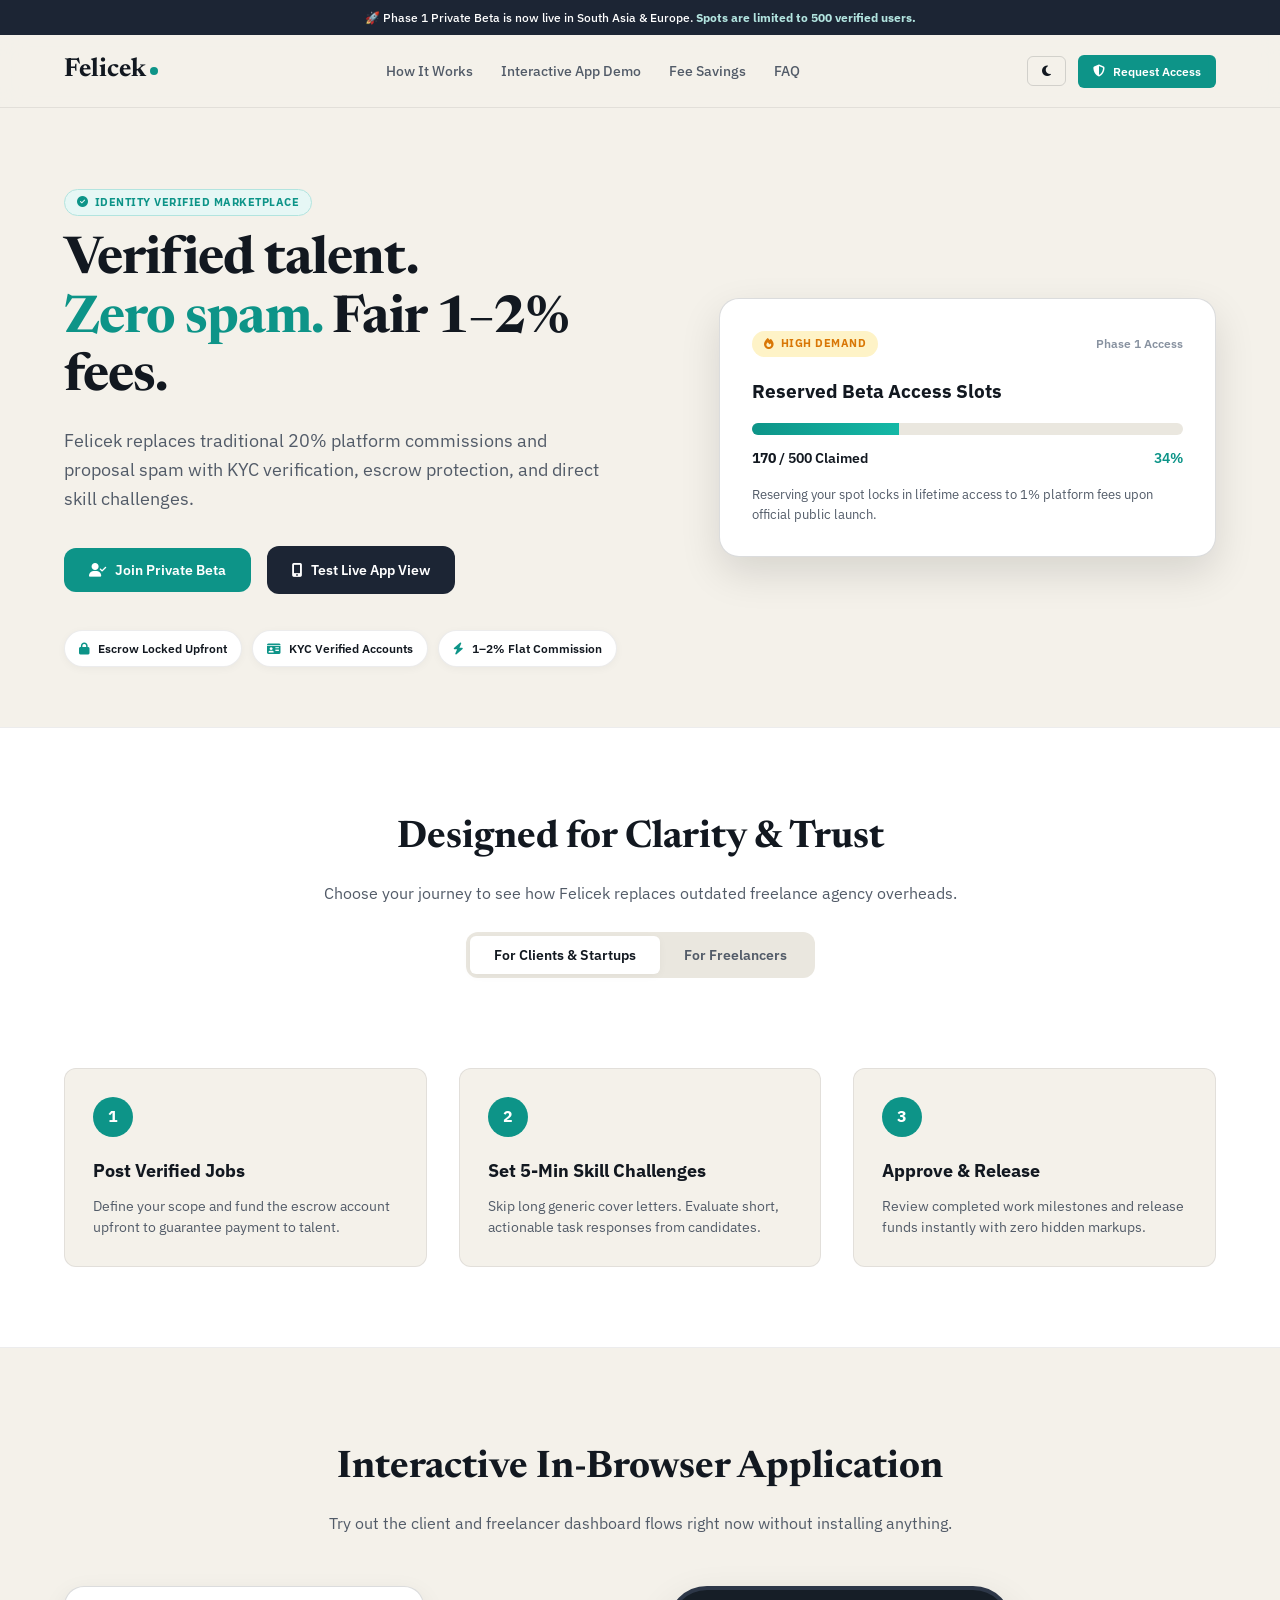
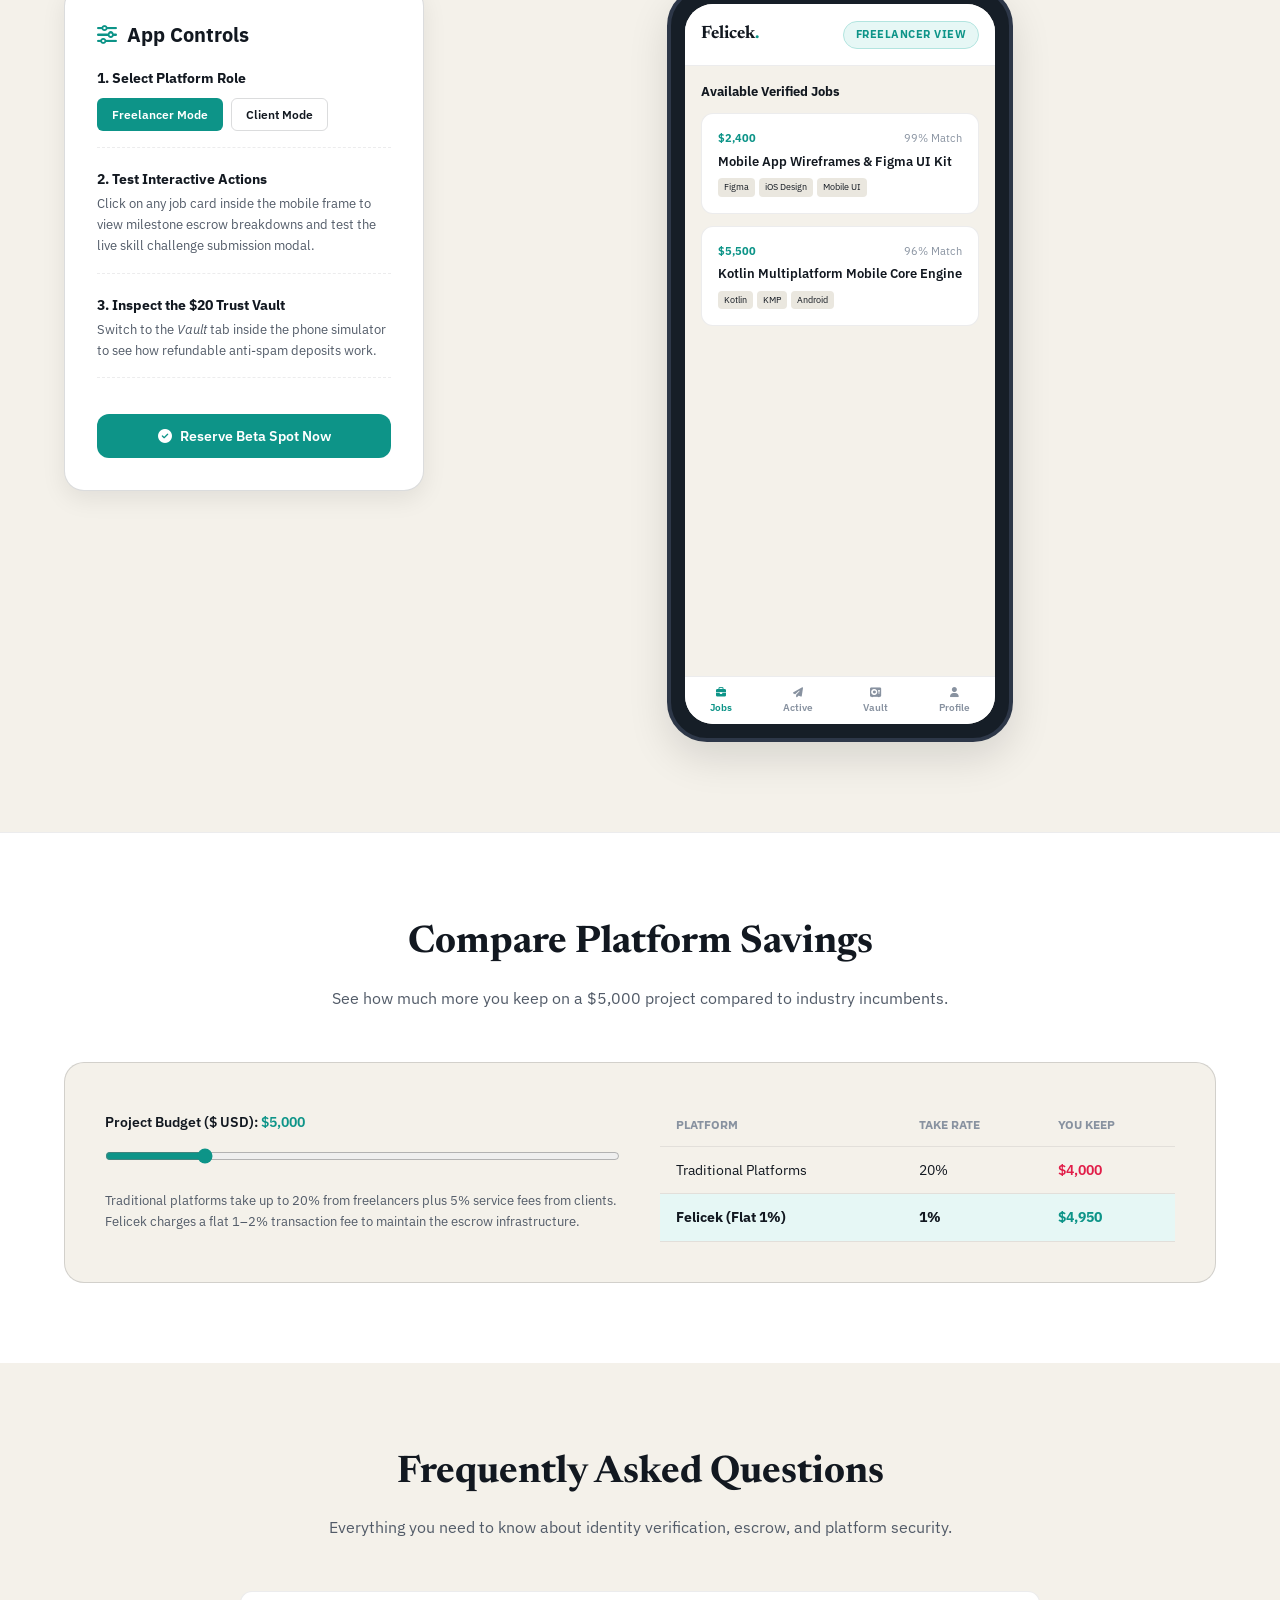
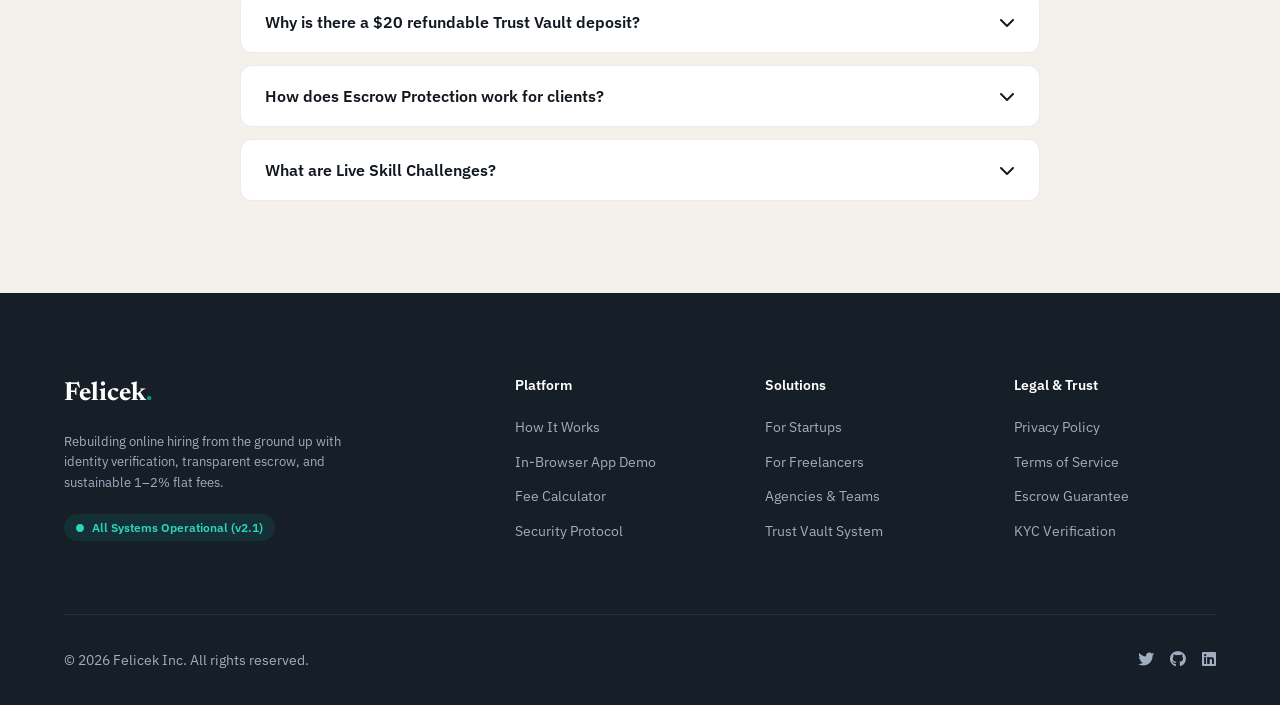
==== commit 1dc925af: "Add files via upload" ====
--- a/app.html
+++ b/app.html
@@ -3,1038 +3,1400 @@
 <head>
     <meta charset="UTF-8" />
     <meta name="viewport" content="width=device-width, initial-scale=1.0" />
-    <link rel="icon" type="image/svg+xml" href="favicon.svg" />
-    <title>Felicek — App</title>
+    <title>Felicek — Verified Freelance & Hiring Platform</title>
+    <!-- Fonts & Icons -->
     <link rel="preconnect" href="https://fonts.googleapis.com" />
     <link rel="preconnect" href="https://fonts.gstatic.com" crossorigin />
-    <link href="https://fonts.googleapis.com/css2?family=Newsreader:opsz,wght@6..72,500;6..72,600;6..72,700&family=IBM+Plex+Sans:wght@400;500;600;700&display=swap" rel="stylesheet" />
+    <link href="https://fonts.googleapis.com/css2?family=IBM+Plex+Sans:wght@300;400;500;600;700&family=Newsreader:opsz,ital,wght@6..72,400;6..72,600;6..72,700&display=swap" rel="stylesheet" />
     <link rel="stylesheet" href="https://cdnjs.cloudflare.com/ajax/libs/font-awesome/6.5.0/css/all.min.css" />
-    <link rel="stylesheet" href="style.css" />
+  <!-- 🚀 সঠিক SVG Favicon লিঙ্ক -->
+<link rel="icon" type="image/svg+xml" href="Felicek.svg?v=1" />
+    <style>
+        /* ==========================================================================
+           1. DESIGN SYSTEM & CSS VARIABLES
+           ========================================================================== */
+        :root {
+            --bg-page: #f4f1ea;
+            --surface-card: #ffffff;
+            --surface-subtle: #eae7df;
+            --surface-dark: #161e27;
+            --text-primary: #121820;
+            --text-secondary: #525b68;
+            --text-muted: #8892a0;
+            --brand-teal: #0d9488;
+            --brand-teal-hover: #0a736a;
+            --brand-teal-light: #e6f7f5;
+            --brand-teal-border: #b2e4df;
+            --brand-navy: #1c2534;
+            --brand-navy-hover: #2a364a;
+            --accent-amber: #d97706;
+            --accent-amber-light: #fef3c7;
+            --border-subtle: rgba(18, 24, 32, 0.08);
+            --border-medium: rgba(18, 24, 32, 0.15);
+            --radius-sm: 6px;
+            --radius-md: 12px;
+            --radius-lg: 20px;
+            --radius-full: 9999px;
+            --shadow-sm: 0 2px 8px rgba(0, 0, 0, 0.04);
+            --shadow-md: 0 8px 24px rgba(0, 0, 0, 0.08);
+            --shadow-lg: 0 16px 40px rgba(0, 0, 0, 0.12);
+            --font-sans: 'IBM Plex Sans', -apple-system, BlinkMacSystemFont, sans-serif;
+            --font-serif: 'Newsreader', Georgia, serif;
+            --transition-fast: 0.2s cubic-bezier(0.16, 1, 0.3, 1);
+            --transition-smooth: 0.35s cubic-bezier(0.16, 1, 0.3, 1);
+        }
+
+        /* Dark Mode Override Support */
+        body.dark-mode {
+            --bg-page: #0f141c;
+            --surface-card: #18202c;
+            --surface-subtle: #222c3a;
+            --text-primary: #f0f4f8;
+            --text-secondary: #9cb0c6;
+            --text-muted: #64788e;
+            --border-subtle: rgba(255, 255, 255, 0.08);
+            --border-medium: rgba(255, 255, 255, 0.16);
+        }
+
+        /* ==========================================================================
+           2. BASE RESET & TYPOGRAPHY
+           ========================================================================== */
+        *, *::before, *::after {
+            margin: 0;
+            padding: 0;
+            box-sizing: border-box;
+        }
+
+        html {
+            scroll-behavior: smooth;
+            font-size: 16px;
+        }
+
+        body {
+            font-family: var(--font-sans);
+            background-color: var(--bg-page);
+            color: var(--text-primary);
+            line-height: 1.6;
+            -webkit-font-smoothing: antialiased;
+            overflow-x: hidden;
+        }
+
+        a {
+            color: inherit;
+            text-decoration: none;
+        }
+
+        button, input, select, textarea {
+            font-family: inherit;
+            font-size: inherit;
+            outline: none;
+        }
+
+        .container {
+            max-width: 1200px;
+            margin: 0 auto;
+            padding: 0 24px;
+        }
+
+        /* Typography Helpers */
+        .serif { font-family: var(--font-serif); }
+        .text-teal { color: var(--brand-teal); }
+        .text-muted { color: var(--text-muted); }
+        .text-center { text-align: center; }
+
+        /* ==========================================================================
+           3. BUTTONS & UI COMPONENTS
+           ========================================================================== */
+        .btn {
+            display: inline-flex;
+            align-items: center;
+            justify-content: center;
+            gap: 8px;
+            padding: 12px 24px;
+            border-radius: var(--radius-md);
+            font-weight: 600;
+            font-size: 14px;
+            border: 1px solid transparent;
+            cursor: pointer;
+            transition: all var(--transition-fast);
+            white-space: nowrap;
+        }
+
+        .btn-teal {
+            background-color: var(--brand-teal);
+            color: #ffffff;
+        }
+        .btn-teal:hover {
+            background-color: var(--brand-teal-hover);
+            transform: translateY(-1px);
+            box-shadow: var(--shadow-sm);
+        }
+
+        .btn-navy {
+            background-color: var(--brand-navy);
+            color: #ffffff;
+        }
+        .btn-navy:hover {
+            background-color: var(--brand-navy-hover);
+            transform: translateY(-1px);
+            box-shadow: var(--shadow-sm);
+        }
+
+        .btn-outline {
+            background-color: transparent;
+            border-color: var(--border-medium);
+            color: var(--text-primary);
+        }
+        .btn-outline:hover {
+            background-color: var(--surface-card);
+            border-color: var(--text-primary);
+        }
+
+        .btn-sm {
+            padding: 8px 14px;
+            font-size: 12px;
+            border-radius: var(--radius-sm);
+        }
+
+        .badge {
+            display: inline-flex;
+            align-items: center;
+            gap: 6px;
+            padding: 4px 12px;
+            border-radius: var(--radius-full);
+            font-size: 11px;
+            font-weight: 700;
+            text-transform: uppercase;
+            letter-spacing: 0.5px;
+        }
+        .badge-teal { background: var(--brand-teal-light); color: var(--brand-teal); border: 1px solid var(--brand-teal-border); }
+        .badge-amber { background: var(--accent-amber-light); color: var(--accent-amber); }
+
+        /* ==========================================================================
+           4. TOP ANNOUNCEMENT BANNER & HEADER
+           ========================================================================== */
+        .top-banner {
+            background: var(--brand-navy);
+            color: #ffffff;
+            font-size: 12px;
+            padding: 8px 0;
+            text-align: center;
+            font-weight: 500;
+        }
+        .top-banner strong { color: var(--brand-teal-border); }
+
+        .site-header {
+            position: sticky;
+            top: 0;
+            z-index: 100;
+            background: rgba(244, 241, 234, 0.92);
+            backdrop-filter: blur(12px);
+            border-bottom: 1px solid var(--border-subtle);
+            transition: all var(--transition-fast);
+        }
+        body.dark-mode .site-header { background: rgba(15, 20, 28, 0.92); }
+
+        .header-inner {
+            display: flex;
+            align-items: center;
+            justify-content: space-between;
+            height: 72px;
+        }
+
+        .logo {
+            font-family: var(--font-serif);
+            font-size: 26px;
+            font-weight: 700;
+            color: var(--text-primary);
+            display: flex;
+            align-items: center;
+            gap: 4px;
+        }
+        .logo .dot {
+            width: 8px;
+            height: 8px;
+            border-radius: 50%;
+            background-color: var(--brand-teal);
+        }
+
+        .nav-links {
+            display: flex;
+            align-items: center;
+            gap: 28px;
+            list-style: none;
+        }
+        .nav-links a {
+            font-size: 14px;
+            font-weight: 500;
+            color: var(--text-secondary);
+            transition: color var(--transition-fast);
+        }
+        .nav-links a:hover {
+            color: var(--text-primary);
+        }
+
+        .header-actions {
+            display: flex;
+            align-items: center;
+            gap: 12px;
+        }
+
+        /* ==========================================================================
+           5. HERO SECTION
+           ========================================================================== */
+        .hero {
+            padding: 80px 0 60px;
+            position: relative;
+        }
+        .hero-grid {
+            display: grid;
+            grid-template-columns: 1.1fr 0.9fr;
+            gap: 48px;
+            align-items: center;
+        }
+
+        .hero-title {
+            font-family: var(--font-serif);
+            font-size: 52px;
+            line-height: 1.12;
+            font-weight: 700;
+            letter-spacing: -1px;
+            margin-bottom: 20px;
+        }
+        .hero-subtitle {
+            font-size: 18px;
+            color: var(--text-secondary);
+            line-height: 1.6;
+            margin-bottom: 32px;
+            max-width: 540px;
+        }
+
+        .hero-cta-group {
+            display: flex;
+            align-items: center;
+            gap: 16px;
+            margin-bottom: 36px;
+            flex-wrap: wrap;
+        }
+
+        .feature-chips {
+            display: flex;
+            flex-wrap: wrap;
+            gap: 10px;
+        }
+        .chip {
+            background: var(--surface-card);
+            border: 1px solid var(--border-subtle);
+            padding: 8px 14px;
+            border-radius: var(--radius-full);
+            font-size: 12px;
+            font-weight: 600;
+            color: var(--text-primary);
+            display: flex;
+            align-items: center;
+            gap: 8px;
+            box-shadow: var(--shadow-sm);
+        }
+        .chip i { color: var(--brand-teal); }
+
+        /* Beta Registration Tracker Card */
+        .beta-card {
+            background: var(--surface-card);
+            border: 1px solid var(--border-medium);
+            border-radius: var(--radius-lg);
+            padding: 32px;
+            box-shadow: var(--shadow-lg);
+            position: relative;
+        }
+        .beta-card-header {
+            display: flex;
+            justify-content: space-between;
+            align-items: center;
+            margin-bottom: 20px;
+        }
+        .progress-bar-container {
+            background: var(--surface-subtle);
+            height: 12px;
+            border-radius: var(--radius-full);
+            overflow: hidden;
+            margin: 16px 0 12px;
+        }
+        .progress-bar-fill {
+            background: linear-gradient(90deg, var(--brand-teal), #14b8a6);
+            height: 100%;
+            width: 34%;
+            transition: width 0.6s ease;
+        }
+
+        /* ==========================================================================
+           6. EXPLAINER: HOW IT WORKS (CLIENT VS FREELANCER)
+           ========================================================================== */
+        .guide-section {
+            padding: 80px 0;
+            background: var(--surface-card);
+            border-top: 1px solid var(--border-subtle);
+            border-bottom: 1px solid var(--border-subtle);
+        }
+
+        .section-header {
+            text-align: center;
+            max-width: 680px;
+            margin: 0 auto 50px;
+        }
+        .section-header h2 {
+            font-family: var(--font-serif);
+            font-size: 38px;
+            margin-bottom: 12px;
+        }
+        .section-header p {
+            color: var(--text-secondary);
+            font-size: 16px;
+        }
+
+        .toggle-tabs {
+            display: inline-flex;
+            background: var(--surface-subtle);
+            padding: 4px;
+            border-radius: var(--radius-md);
+            margin-bottom: 40px;
+        }
+        .toggle-tab-btn {
+            padding: 10px 24px;
+            border-radius: var(--radius-sm);
+            border: none;
+            background: transparent;
+            font-weight: 600;
+            font-size: 14px;
+            color: var(--text-secondary);
+            cursor: pointer;
+            transition: all var(--transition-fast);
+        }
+        .toggle-tab-btn.active {
+            background: var(--surface-card);
+            color: var(--text-primary);
+            box-shadow: var(--shadow-sm);
+        }
+
+        .steps-grid {
+            display: grid;
+            grid-template-columns: repeat(3, 1fr);
+            gap: 32px;
+        }
+        .step-card {
+            background: var(--bg-page);
+            border: 1px solid var(--border-subtle);
+            border-radius: var(--radius-md);
+            padding: 28px;
+            position: relative;
+        }
+        .step-card .num {
+            width: 40px;
+            height: 40px;
+            border-radius: 50%;
+            background: var(--brand-teal);
+            color: #ffffff;
+            font-weight: 700;
+            display: flex;
+            align-items: center;
+            justify-content: center;
+            margin-bottom: 20px;
+        }
+        .step-card h3 { font-size: 18px; margin-bottom: 10px; }
+        .step-card p { font-size: 14px; color: var(--text-secondary); line-height: 1.5; }
+
+        /* ==========================================================================
+           7. INTERACTIVE APP SIMULATOR (THE EMBEDDED SPA DEMO)
+           ========================================================================== */
+        .demo-section {
+            padding: 90px 0;
+            background: var(--bg-page);
+        }
+
+        .demo-layout {
+            display: grid;
+            grid-template-columns: 360px 1fr;
+            gap: 40px;
+            align-items: start;
+        }
+
+        .demo-instructions {
+            background: var(--surface-card);
+            border: 1px solid var(--border-medium);
+            border-radius: var(--radius-lg);
+            padding: 32px;
+            box-shadow: var(--shadow-md);
+        }
+        .demo-instructions h3 {
+            font-size: 20px;
+            margin-bottom: 16px;
+            display: flex;
+            align-items: center;
+            gap: 10px;
+        }
+
+        .guide-step-item {
+            margin-bottom: 20px;
+            padding-bottom: 16px;
+            border-bottom: 1px dashed var(--border-subtle);
+        }
+        .guide-step-item:last-child { border-bottom: none; }
+        .guide-step-item strong { display: block; font-size: 14px; color: var(--text-primary); margin-bottom: 4px; }
+        .guide-step-item p { font-size: 13px; color: var(--text-secondary); }
+
+        /* Mobile Viewport Simulation Shell */
+        .phone-shell {
+            max-width: 420px;
+            margin: 0 auto;
+            background: var(--surface-dark);
+            border-radius: 40px;
+            padding: 14px;
+            box-shadow: var(--shadow-lg);
+            border: 4px solid #2d3748;
+        }
+
+        .phone-screen {
+            background: var(--bg-page);
+            border-radius: 28px;
+            overflow: hidden;
+            height: 720px;
+            display: flex;
+            flex-direction: column;
+            position: relative;
+            color: var(--text-primary);
+        }
+
+        .app-topbar {
+            background: var(--surface-card);
+            padding: 16px;
+            border-bottom: 1px solid var(--border-subtle);
+            display: flex;
+            justify-content: space-between;
+            align-items: center;
+        }
+
+        .app-body {
+            flex: 1;
+            padding: 16px;
+            overflow-y: auto;
+        }
+
+        .app-nav {
+            background: var(--surface-card);
+            border-top: 1px solid var(--border-subtle);
+            display: flex;
+            justify-content: space-around;
+            padding: 10px 0;
+        }
+        .app-nav-item {
+            display: flex;
+            flex-direction: column;
+            align-items: center;
+            gap: 4px;
+            font-size: 10px;
+            font-weight: 600;
+            color: var(--text-muted);
+            cursor: pointer;
+            border: none;
+            background: transparent;
+        }
+        .app-nav-item.active { color: var(--brand-teal); }
+
+        .job-item-card {
+            background: var(--surface-card);
+            border: 1px solid var(--border-subtle);
+            border-radius: var(--radius-md);
+            padding: 16px;
+            margin-bottom: 12px;
+            cursor: pointer;
+            transition: transform var(--transition-fast);
+        }
+        .job-item-card:hover { transform: translateY(-2px); border-color: var(--brand-teal); }
+
+        /* ==========================================================================
+           8. FEE SAVINGS CALCULATOR TABLE
+           ========================================================================== */
+        .calculator-section {
+            padding: 80px 0;
+            background: var(--surface-card);
+            border-top: 1px solid var(--border-subtle);
+        }
+
+        .calc-box {
+            background: var(--bg-page);
+            border: 1px solid var(--border-medium);
+            border-radius: var(--radius-lg);
+            padding: 40px;
+            display: grid;
+            grid-template-columns: 1fr 1fr;
+            gap: 40px;
+            align-items: center;
+        }
+
+        .calc-input-group label {
+            display: block;
+            font-weight: 600;
+            margin-bottom: 8px;
+            font-size: 14px;
+        }
+        .calc-slider {
+            width: 100%;
+            height: 8px;
+            border-radius: 4px;
+            background: var(--border-medium);
+            accent-color: var(--brand-teal);
+            cursor: pointer;
+        }
+
+        .comparison-table {
+            width: 100%;
+            border-collapse: collapse;
+            font-size: 14px;
+        }
+        .comparison-table th, .comparison-table td {
+            padding: 12px 16px;
+            text-align: left;
+            border-bottom: 1px solid var(--border-subtle);
+        }
+        .comparison-table th { color: var(--text-muted); font-size: 12px; text-transform: uppercase; }
+
+        /* ==========================================================================
+           9. FAQ ACCORDION SECTION
+           ========================================================================== */
+        .faq-section {
+            padding: 80px 0;
+        }
+
+        .faq-accordion {
+            max-width: 800px;
+            margin: 0 auto;
+        }
+        .faq-item {
+            background: var(--surface-card);
+            border: 1px solid var(--border-subtle);
+            border-radius: var(--radius-md);
+            margin-bottom: 12px;
+            overflow: hidden;
+        }
+        .faq-question {
+            width: 100%;
+            padding: 20px 24px;
+            text-align: left;
+            background: transparent;
+            border: none;
+            font-size: 16px;
+            font-weight: 600;
+            color: var(--text-primary);
+            display: flex;
+            justify-content: space-between;
+            align-items: center;
+            cursor: pointer;
+        }
+        .faq-answer {
+            padding: 0 24px 20px;
+            color: var(--text-secondary);
+            font-size: 14px;
+            line-height: 1.6;
+            display: none;
+        }
+        .faq-item.open .faq-answer { display: block; }
+        .faq-item.open .faq-question i { transform: rotate(180deg); }
+
+        /* ==========================================================================
+           10. SITE FOOTER
+           ========================================================================== */
+        .site-footer {
+            background: var(--surface-dark);
+            color: #a0aec0;
+            padding: 80px 0 32px;
+            font-size: 14px;
+            border-top: 1px solid var(--border-subtle);
+        }
+        .footer-grid {
+            display: grid;
+            grid-template-columns: 2fr repeat(3, 1fr);
+            gap: 48px;
+            margin-bottom: 60px;
+        }
+        .footer-logo {
+            font-family: var(--font-serif);
+            color: #ffffff;
+            font-size: 26px;
+            font-weight: 700;
+            margin-bottom: 16px;
+            display: inline-block;
+        }
+        .footer-col h4 {
+            color: #ffffff;
+            font-size: 14px;
+            font-weight: 600;
+            margin-bottom: 20px;
+        }
+        .footer-links {
+            list-style: none;
+        }
+        .footer-links li {
+            margin-bottom: 12px;
+        }
+        .footer-links a {
+            color: #a0aec0;
+            transition: color var(--transition-fast);
+        }
+        .footer-links a:hover {
+            color: #ffffff;
+        }
+
+        .footer-bottom {
+            border-top: 1px solid rgba(255, 255, 255, 0.08);
+            padding-top: 32px;
+            display: flex;
+            justify-content: space-between;
+            align-items: center;
+            flex-wrap: wrap;
+            gap: 16px;
+        }
+        .status-pill {
+            display: inline-flex;
+            align-items: center;
+            gap: 8px;
+            background: rgba(13, 148, 136, 0.15);
+            color: #2dd4bf;
+            padding: 4px 12px;
+            border-radius: var(--radius-full);
+            font-size: 12px;
+            font-weight: 600;
+        }
+
+        /* ==========================================================================
+           11. MODAL SYSTEM
+           ========================================================================== */
+        .modal-overlay {
+            position: fixed;
+            inset: 0;
+            background: rgba(15, 20, 28, 0.6);
+            backdrop-filter: blur(6px);
+            z-index: 1000;
+            display: none;
+            align-items: center;
+            justify-content: center;
+            padding: 24px;
+        }
+        .modal-overlay.active { display: flex; animation: modalFadeIn 0.25s ease; }
+
+        .modal-box {
+            background: var(--surface-card);
+            border-radius: var(--radius-lg);
+            max-width: 480px;
+            width: 100%;
+            padding: 36px;
+            position: relative;
+            box-shadow: var(--shadow-lg);
+            border: 1px solid var(--border-medium);
+        }
+        .modal-close {
+            position: absolute;
+            top: 20px;
+            right: 20px;
+            background: transparent;
+            border: none;
+            font-size: 20px;
+            cursor: pointer;
+            color: var(--text-muted);
+        }
+
+        .form-group {
+            margin-bottom: 18px;
+        }
+        .form-group label {
+            display: block;
+            font-size: 12px;
+            font-weight: 700;
+            text-transform: uppercase;
+            letter-spacing: 0.5px;
+            margin-bottom: 6px;
+            color: var(--text-secondary);
+        }
+        .form-control {
+            width: 100%;
+            padding: 12px 14px;
+            border: 1px solid var(--border-medium);
+            border-radius: var(--radius-md);
+            background: var(--bg-page);
+            color: var(--text-primary);
+            transition: border-color var(--transition-fast);
+        }
+        .form-control:focus {
+            border-color: var(--brand-teal);
+            background: var(--surface-card);
+        }
+
+        @keyframes modalFadeIn {
+            from { opacity: 0; transform: scale(0.96); }
+            to { opacity: 1; transform: scale(1); }
+        }
+
+        /* Responsive Breakpoints */
+        @media (max-width: 992px) {
+            .hero-grid, .demo-layout, .calc-box, .steps-grid, .footer-grid {
+                grid-template-columns: 1fr;
+            }
+            .nav-links { display: none; }
+            .hero-title { font-size: 38px; }
+        }
+    </style>
 </head>
 <body>
-    <div id="app"></div>
-
-    <!-- ─── APK Modal (shared, also handled by script.js) ─── -->
-    <div class="modal-overlay" id="apkModal">
-        <div class="modal">
-            <button class="close-btn" id="apkModalClose">&times;</button>
-            <div class="icon"><i class="fas fa-file-download"></i></div>
-            <h3>Download Felicek APK</h3>
-            <p>Version 2.1.0 · 12 MB · Android 7+</p>
-            <div class="btn-group">
-                <a href="#" class="btn btn-primary" id="apkDownloadLink"><i class="fas fa-download"></i> Download</a>
-                <button class="btn btn-outline" id="apkModalCancel">Cancel</button>
+
+    <!-- TOP ANNOUNCEMENT BANNER -->
+    <div class="top-banner">
+        🚀 Phase 1 Private Beta is now live in South Asia & Europe. <strong>Spots are limited to 500 verified users.</strong>
+    </div>
+
+    <!-- MAIN HEADER -->
+    <header class="site-header">
+        <div class="container header-inner">
+            <a href="#" class="logo">Felicek<span class="dot"></span></a>
+            
+            <ul class="nav-links">
+                <li><a href="#how-it-works">How It Works</a></li>
+                <li><a href="#demo">Interactive App Demo</a></li>
+                <li><a href="#calculator">Fee Savings</a></li>
+                <li><a href="#faq">FAQ</a></li>
+            </ul>
+
+            <div class="header-actions">
+                <button class="btn btn-outline btn-sm" id="themeToggleBtn"><i class="fas fa-moon"></i></button>
+                <button class="btn btn-teal btn-sm" id="headerAccessBtn"><i class="fas fa-shield-alt"></i> Request Access</button>
             </div>
-            <div class="hash"><i class="fas fa-shield-alt"></i> SHA-256: 5f4d…a9c2</div>
+        </div>
+    </header>
+
+    <!-- HERO SECTION -->
+    <section class="hero">
+        <div class="container hero-grid">
+            <div>
+                <span class="badge badge-teal" style="margin-bottom: 16px;"><i class="fas fa-check-circle"></i> Identity Verified Marketplace</span>
+                <h1 class="hero-title">Verified talent.<br /><span class="text-teal">Zero spam.</span> Fair 1–2% fees.</h1>
+                <p class="hero-subtitle">
+                    Felicek replaces traditional 20% platform commissions and proposal spam with KYC verification, escrow protection, and direct skill challenges.
+                </p>
+
+                <div class="hero-cta-group">
+                    <button class="btn btn-teal" id="heroRegisterBtn"><i class="fas fa-user-check"></i> Join Private Beta</button>
+                    <a href="#demo" class="btn btn-navy"><i class="fas fa-mobile-alt"></i> Test Live App View</a>
+                </div>
+
+                <div class="feature-chips">
+                    <div class="chip"><i class="fas fa-lock"></i> Escrow Locked Upfront</div>
+                    <div class="chip"><i class="fas fa-id-card"></i> KYC Verified Accounts</div>
+                    <div class="chip"><i class="fas fa-bolt"></i> 1–2% Flat Commission</div>
+                </div>
+            </div>
+
+            <!-- Beta Spot Reservation Tracker Box -->
+            <div class="beta-card">
+                <div class="beta-card-header">
+                    <span class="badge badge-amber"><i class="fas fa-fire"></i> High Demand</span>
+                    <span style="font-size: 12px; font-weight: 600; color: var(--text-muted);">Phase 1 Access</span>
+                </div>
+                <h3>Reserved Beta Access Slots</h3>
+                <div class="progress-bar-container">
+                    <div class="progress-bar-fill" id="betaProgressFill"></div>
+                </div>
+                <div style="display: flex; justify-content: space-between; font-size: 14px; font-weight: 600;">
+                    <span><strong id="slotCounterText">170</strong> / 500 Claimed</span>
+                    <span class="text-teal" id="slotPercentageText">34%</span>
+                </div>
+                <p style="font-size: 13px; color: var(--text-secondary); margin-top: 16px; line-height: 1.5;">
+                    Reserving your spot locks in lifetime access to 1% platform fees upon official public launch.
+                </p>
+            </div>
+        </div>
+    </section>
+
+    <!-- GUIDED WALKTHROUGH SECTION -->
+    <section class="guide-section" id="how-it-works">
+        <div class="container">
+            <div class="section-header">
+                <h2>Designed for Clarity & Trust</h2>
+                <p>Choose your journey to see how Felicek replaces outdated freelance agency overheads.</p>
+                <br />
+                <div class="toggle-tabs">
+                    <button class="toggle-tab-btn active" id="tabClientBtn">For Clients & Startups</button>
+                    <button class="toggle-tab-btn" id="tabFreelancerBtn">For Freelancers</button>
+                </div>
+            </div>
+
+            <!-- Dynamic Steps Container -->
+            <div class="steps-grid" id="stepsGridContainer">
+                <!-- Javascript populates step cards based on active tab -->
+            </div>
+        </div>
+    </section>
+
+    <!-- INTERACTIVE APP SIMULATOR SECTION -->
+    <section class="demo-section" id="demo">
+        <div class="container">
+            <div class="section-header">
+                <h2>Interactive In-Browser Application</h2>
+                <p>Try out the client and freelancer dashboard flows right now without installing anything.</p>
+            </div>
+
+            <div class="demo-layout">
+                <!-- Guided Navigation Panel -->
+                <div class="demo-instructions">
+                    <h3><i class="fas fa-sliders-h text-teal"></i> App Controls</h3>
+                    
+                    <div class="guide-step-item">
+                        <strong>1. Select Platform Role</strong>
+                        <div style="display: flex; gap: 8px; margin-top: 8px;">
+                            <button class="btn btn-sm btn-teal" id="simRoleFreelancer">Freelancer Mode</button>
+                            <button class="btn btn-sm btn-outline" id="simRoleClient">Client Mode</button>
+                        </div>
+                    </div>
+
+                    <div class="guide-step-item">
+                        <strong>2. Test Interactive Actions</strong>
+                        <p>Click on any job card inside the mobile frame to view milestone escrow breakdowns and test the live skill challenge submission modal.</p>
+                    </div>
+
+                    <div class="guide-step-item">
+                        <strong>3. Inspect the $20 Trust Vault</strong>
+                        <p>Switch to the <em>Vault</em> tab inside the phone simulator to see how refundable anti-spam deposits work.</p>
+                    </div>
+
+                    <button class="btn btn-teal btn-block" id="demoClaimAccessBtn" style="width: 100%; margin-top: 16px;">
+                        <i class="fas fa-check-circle"></i> Reserve Beta Spot Now
+                    </button>
+                </div>
+
+                <!-- Phone Viewport Screen -->
+                <div class="phone-shell">
+                    <div class="phone-screen">
+                        <!-- App Topbar -->
+                        <div class="app-topbar">
+                            <span class="serif" style="font-weight: 700; font-size: 18px;">Felicek<span style="color: var(--brand-teal);">.</span></span>
+                            <span class="badge badge-teal" id="simRoleBadge">Freelancer</span>
+                        </div>
+
+                        <!-- Dynamic App Screen Body -->
+                        <div class="app-body" id="appBodyContent">
+                            <!-- Populated via JavaScript SPA State engine -->
+                        </div>
+
+                        <!-- App Bottom Navigation Bar -->
+                        <div class="app-nav">
+                            <button class="app-nav-item active" data-apptab="jobs">
+                                <i class="fas fa-briefcase"></i> Jobs
+                            </button>
+                            <button class="app-nav-item" data-apptab="proposals">
+                                <i class="fas fa-paper-plane"></i> Active
+                            </button>
+                            <button class="app-nav-item" data-apptab="vault">
+                                <i class="fas fa-vault"></i> Vault
+                            </button>
+                            <button class="app-nav-item" data-apptab="profile">
+                                <i class="fas fa-user"></i> Profile
+                            </button>
+                        </div>
+                    </div>
+                </div>
+            </div>
+        </div>
+    </section>
+
+    <!-- CALCULATOR & COMPARISON SECTION -->
+    <section class="calculator-section" id="calculator">
+        <div class="container">
+            <div class="section-header">
+                <h2>Compare Platform Savings</h2>
+                <p>See how much more you keep on a $5,000 project compared to industry incumbents.</p>
+            </div>
+
+            <div class="calc-box">
+                <div>
+                    <div class="calc-input-group">
+                        <label for="projectBudgetSlider">Project Budget ($ USD): <span id="budgetValueText" class="text-teal">$5,000</span></label>
+                        <input type="range" id="projectBudgetSlider" class="calc-slider" min="500" max="25000" step="500" value="5000" />
+                    </div>
+
+                    <p style="font-size: 13px; color: var(--text-secondary); margin-top: 24px;">
+                        Traditional platforms take up to 20% from freelancers plus 5% service fees from clients. Felicek charges a flat 1–2% transaction fee to maintain the escrow infrastructure.
+                    </p>
+                </div>
+
+                <div>
+                    <table class="comparison-table">
+                        <thead>
+                            <tr>
+                                <th>Platform</th>
+                                <th>Take Rate</th>
+                                <th>You Keep</th>
+                            </tr>
+                        </thead>
+                        <tbody>
+                            <tr>
+                                <td>Traditional Platforms</td>
+                                <td>20%</td>
+                                <td id="tradTakeText" style="color: #e11d48; font-weight: 600;">$4,000</td>
+                            </tr>
+                            <tr style="background: var(--brand-teal-light); font-weight: 700;">
+                                <td>Felicek (Flat 1%)</td>
+                                <td>1%</td>
+                                <td id="felicekTakeText" class="text-teal">$4,950</td>
+                            </tr>
+                        </tbody>
+                    </table>
+                </div>
+            </div>
+        </div>
+    </section>
+
+    <!-- FAQ ACCORDION SECTION -->
+    <section class="faq-section" id="faq">
+        <div class="container">
+            <div class="section-header">
+                <h2>Frequently Asked Questions</h2>
+                <p>Everything you need to know about identity verification, escrow, and platform security.</p>
+            </div>
+
+            <div class="faq-accordion">
+                <div class="faq-item">
+                    <button class="faq-question">
+                        Why is there a $20 refundable Trust Vault deposit?
+                        <i class="fas fa-chevron-down"></i>
+                    </button>
+                    <div class="faq-answer">
+                        The $20 Trust Vault deposit acts as an anti-bot hurdle. It prevents automated spammers from mass-applying to thousands of jobs or posting fake job listings. The deposit remains 100% your money and is refundable upon request or after completing your first verified milestone.
+                    </div>
+                </div>
+
+                <div class="faq-item">
+                    <button class="faq-question">
+                        How does Escrow Protection work for clients?
+                        <i class="fas fa-chevron-down"></i>
+                    </button>
+                    <div class="faq-answer">
+                        When a client hires a freelancer, project funds are deposited directly into a secure Smart Escrow vault. Funds are only released to the freelancer once the client reviews and approves the submitted milestone work.
+                    </div>
+                </div>
+
+                <div class="faq-item">
+                    <button class="faq-question">
+                        What are Live Skill Challenges?
+                        <i class="fas fa-chevron-down"></i>
+                    </button>
+                    <div class="faq-answer">
+                        Instead of reading generic cover letters, clients set a brief 5-minute practical task (e.g., "Review this code snippet" or "Draft a headline"). Freelancers submit real proof of competency, eliminating low-effort AI copy-pasted proposals.
+                    </div>
+                </div>
+            </div>
+        </div>
+    </section>
+
+    <!-- REGISTRATION MODAL -->
+    <div class="modal-overlay" id="registrationModal">
+        <div class="modal-box">
+            <button class="modal-close" id="closeModalBtn">&times;</button>
+            
+            <div id="modalStep1">
+                <h3 style="font-size: 22px; margin-bottom: 8px;">Request Early Access</h3>
+                <p style="font-size: 13px; color: var(--text-secondary); margin-bottom: 20px;">
+                    Reserve your spot in the Phase 1 Private Beta and lock in lifetime 1% fee tiers.
+                </p>
+
+                <form id="betaAccessForm">
+                    <div class="form-group">
+                        <label>Full Name</label>
+                        <input type="text" class="form-control" required id="formName" placeholder="e.g. Sadia Rahman" />
+                    </div>
+                    <div class="form-group">
+                        <label>Email Address</label>
+                        <input type="email" class="form-control" required id="formEmail" placeholder="sadia@example.com" />
+                    </div>
+                    <div class="form-group">
+                        <label>Primary Account Role</label>
+                        <select class="form-control" id="formRole">
+                            <option value="freelancer">Freelancer / Developer / Designer</option>
+                            <option value="client">Client / Employer / Startup</option>
+                            <option value="agency">Agency Founder</option>
+                        </select>
+                    </div>
+                    <button type="submit" class="btn btn-teal btn-block" style="width: 100%; margin-top: 10px;">
+                        Complete Registration
+                    </button>
+                </form>
+            </div>
+
+            <div id="modalStep2" style="display: none; text-align: center;">
+                <i class="fas fa-check-circle text-teal" style="font-size: 48px; margin-bottom: 16px;"></i>
+                <h3>You're on the list!</h3>
+                <p style="font-size: 14px; color: var(--text-secondary); margin: 12px 0 24px;">
+                    Your invitation code and onboarding schedule have been reserved for <strong id="confirmedEmailText">your email</strong>.
+                </p>
+                <button class="btn btn-navy btn-block" id="finishModalBtn" style="width: 100%;">Done</button>
+            </div>
         </div>
     </div>
 
+    <!-- SITE FOOTER -->
+    <footer class="site-footer">
+        <div class="container">
+            <div class="footer-grid">
+                <div>
+                    <a href="#" class="footer-logo">Felicek<span style="color: var(--brand-teal);">.</span></a>
+                    <p style="font-size: 13px; line-height: 1.6; max-width: 300px; margin-bottom: 20px;">
+                        Rebuilding online hiring from the ground up with identity verification, transparent escrow, and sustainable 1–2% flat fees.
+                    </p>
+                    <div class="status-pill">
+                        <i class="fas fa-circle" style="font-size: 8px;"></i> All Systems Operational (v2.1)
+                    </div>
+                </div>
+
+                <div class="footer-col">
+                    <h4>Platform</h4>
+                    <ul class="footer-links">
+                        <li><a href="#how-it-works">How It Works</a></li>
+                        <li><a href="#demo">In-Browser App Demo</a></li>
+                        <li><a href="#calculator">Fee Calculator</a></li>
+                        <li><a href="#">Security Protocol</a></li>
+                    </ul>
+                </div>
+
+                <div class="footer-col">
+                    <h4>Solutions</h4>
+                    <ul class="footer-links">
+                        <li><a href="#">For Startups</a></li>
+                        <li><a href="#">For Freelancers</a></li>
+                        <li><a href="#">Agencies & Teams</a></li>
+                        <li><a href="#">Trust Vault System</a></li>
+                    </ul>
+                </div>
+
+                <div class="footer-col">
+                    <h4>Legal & Trust</h4>
+                    <ul class="footer-links">
+                        <li><a href="#">Privacy Policy</a></li>
+                        <li><a href="#">Terms of Service</a></li>
+                        <li><a href="#">Escrow Guarantee</a></li>
+                        <li><a href="#">KYC Verification</a></li>
+                    </ul>
+                </div>
+            </div>
+
+            <div class="footer-bottom">
+                <div>&copy; 2026 Felicek Inc. All rights reserved.</div>
+                <div style="display: flex; gap: 16px; font-size: 16px;">
+                    <a href="#"><i class="fab fa-twitter"></i></a>
+                    <a href="#"><i class="fab fa-github"></i></a>
+                    <a href="#"><i class="fab fa-linkedin"></i></a>
+                </div>
+            </div>
+        </div>
+    </footer>
+
+    <!-- JavaScript Application Logic -->
     <script>
-        // ─── Full App Logic ─────────────────────────────────────────────
         (function() {
             'use strict';
 
-            // ─── STATE ───────────────────────────────────────────────────
-            const DEFAULT_STATE = {
-                screen: 'onboarding',
-                role: 'freelancer',
-                activeTab: 'home',
-                profile: {
-                    fullName: 'Sadia R.',
-                    title: 'Flutter Developer & UI Engineer',
-                    bio: 'I build polished, production-ready Flutter apps for fintech and logistics startups. 5 years of experience.',
-                    location: 'Dhaka, Bangladesh',
-                    skills: ['Flutter', 'Dart', 'Firebase', 'UI/UX', 'REST APIs'],
-                    hourlyRate: 28,
-                },
-                kyc: {
-                    nidUploaded: false,
-                    birthCertUploaded: false,
-                    depositPaid: false,
-                },
-                jobs: [{
-                    id: 1,
-                    type: 'freelance',
-                    typeLabel: 'Freelance',
-                    title: 'Design a Flutter Onboarding Flow',
-                    summary: '5 polished onboarding screens for a fintech app, dark theme, Material 3.',
-                    budget: '$450',
-                    trustScore: 98,
-                    escrowFunded: true,
-                    hasChallenge: true,
-                    skills: ['Flutter', 'UI/UX', 'Figma'],
-                    posted: '2h ago',
-                    postedBy: 'client',
-                    milestones: [{ label: 'Wireframes approved', amount: '$100' }, { label: 'High-fidelity screens',
-                        amount: '$250' }, { label: 'Final handoff', amount: '$100' }],
-                    challengePrompt: 'Recreate this bottom-sheet component spec in Flutter within 4 minutes.',
-                }, {
-                    id: 2,
-                    type: 'agency',
-                    typeLabel: 'Agency',
-                    title: 'Full Backend Rebuild for Logistics SaaS',
-                    summary: 'Multi-month engagement for a 3-person team: API + infra rebuild.',
-                    budget: '$12,000',
-                    trustScore: 95,
-                    escrowFunded: true,
-                    hasChallenge: false,
-                    skills: ['Node.js', 'PostgreSQL', 'AWS'],
-                    posted: '6h ago',
-                    postedBy: 'agency',
-                    milestones: [{ label: 'Architecture proposal', amount: '$2,000' }, { label: 'Core API migration',
-                        amount: '$6,000' }, { label: 'Go-live + handover', amount: '$4,000' }],
-                    challengePrompt: 'No live challenge required — portfolio review instead.',
-                }, {
-                    id: 3,
-                    type: 'startup',
-                    typeLabel: 'Startup · Equity',
-                    title: 'Founding Mobile Engineer (Equity + Micro-milestones)',
-                    summary: 'Pre-seed startup looking for a founding engineer, part equity + part milestone pay.',
-                    budget: '0.5% Equity + $2,000',
-                    trustScore: 91,
-                    escrowFunded: true,
-                    hasChallenge: true,
-                    skills: ['Flutter', 'Firebase', 'Growth'],
-                    posted: '1d ago',
-                    postedBy: 'startup',
-                    milestones: [{ label: 'MVP core screens', amount: '$800' }, { label: 'Auth + payments',
-                        amount: '$700' }, { label: 'Public beta launch', amount: '$500' }],
-                    challengePrompt: 'Ship a working counter widget with persisted state in Flutter — 4 minute timed test.',
-                }, {
-                    id: 4,
-                    type: 'freelance',
-                    typeLabel: 'Freelance',
-                    title: 'Write 10 SEO Blog Posts for SaaS Startup',
-                    summary: 'B2B SaaS company needs long-form technical content, 1200 words each.',
-                    budget: '$600',
-                    trustScore: 89,
-                    escrowFunded: true,
-                    hasChallenge: true,
-                    skills: ['SEO', 'Copywriting'],
-                    posted: '1d ago',
-                    postedBy: 'client',
-                    milestones: [{ label: '3 posts delivered', amount: '$180' }, { label: '6 more posts',
-                        amount: '$360' }, { label: 'Final post + revisions', amount: '$60' }],
-                    challengePrompt: 'Write a 150-word intro paragraph on a given DevOps topic in 4 minutes.',
-                }, {
-                    id: 5,
-                    type: 'agency',
-                    typeLabel: 'Agency',
-                    title: 'Brand Identity for Retail Chain Relaunch',
-                    summary: 'Full brand refresh: logo, packaging, and 20-page brand guideline doc.',
-                    budget: '$8,500',
-                    trustScore: 93,
-                    escrowFunded: true,
-                    hasChallenge: false,
-                    skills: ['Branding', 'Illustrator'],
-                    posted: '2d ago',
-                    postedBy: 'agency',
-                    milestones: [{ label: 'Concept directions', amount: '$1,500' }, { label: 'Final identity system',
-                        amount: '$4,500' }, { label: 'Guideline doc + assets', amount: '$2,500' }],
-                    challengePrompt: 'Portfolio-based review — no live test for this listing.',
-                }, {
-                    id: 6,
-                    type: 'startup',
-                    typeLabel: 'Startup · Equity',
-                    title: 'Growth Marketer — Early Traction Sprint',
-                    summary: 'Seed-stage startup needs a growth lead for a 6-week user acquisition sprint.',
-                    budget: '0.3% Equity + $1,200',
-                    trustScore: 87,
-                    escrowFunded: true,
-                    hasChallenge: true,
-                    skills: ['Growth', 'Paid Ads'],
-                    posted: '3d ago',
-                    postedBy: 'startup',
-                    milestones: [{ label: 'Channel strategy', amount: '$400' }, { label: 'Campaign execution',
-                        amount: '$500' }, { label: 'Results report', amount: '$300' }],
-                    challengePrompt: 'Draft a 3-bullet acquisition channel plan for a given app in 4 minutes.',
-                }],
-                proposals: {},
-                transactions: [
-                    { label: 'Escrow release — Blog Posts job', time: '2d ago', amount: '+$540.00',
-                    positive: true },
-                    { label: 'Platform maintenance fee (2%)', time: '2d ago', amount: '-$10.80', positive: false },
-                    { label: 'Withdrawal to bKash', time: '5d ago', amount: '-$300.00', positive: false },
-                ],
+            /* ==========================================================================
+               1. STATE MANAGEMENT
+               ========================================================================== */
+            let state = {
+                theme: 'light',
+                betaSlotsClaimed: parseInt(localStorage.getItem('felicek_slots_claimed')) || 170,
+                activeGuideTab: 'client',
+                simRole: 'freelancer', // 'freelancer' or 'client'
+                simAppTab: 'jobs', // 'jobs', 'proposals', 'vault', 'profile'
                 selectedJobId: null,
-                bidAmount: '',
-                challengeStarted: false,
-                newJob: {
-                    title: '',
-                    budget: '',
-                    scope: '',
-                    challengeEnabled: false,
-                    challengePrompt: '',
-                },
-                filter: 'all',
-                selectedMfs: 'bKash',
+                jobs: [
+                    {
+                        id: 1,
+                        title: 'Mobile App Wireframes & Figma UI Kit',
+                        client: 'Aura Fintech (Verified)',
+                        budget: '$2,400',
+                        escrowStatus: '100% Funded',
+                        trustScore: '99% Match',
+                        challengePrompt: 'Design a single iOS bottom sheet modal for card security settings in Figma.',
+                        skills: ['Figma', 'iOS Design', 'Mobile UI']
+                    },
+                    {
+                        id: 2,
+                        title: 'Kotlin Multiplatform Mobile Core Engine',
+                        client: 'Logix Supply Chains',
+                        budget: '$5,500',
+                        escrowStatus: '100% Funded',
+                        trustScore: '96% Match',
+                        challengePrompt: 'Review our state-machine interface file and output an optimized data class.',
+                        skills: ['Kotlin', 'KMP', 'Android']
+                    }
+                ]
             };
 
-            // ─── Load / Save State ──────────────────────────────────────
-            function loadState() {
-                try {
-                    const saved = localStorage.getItem('felicek_state');
-                    if (saved) {
-                        const parsed = JSON.parse(saved);
-                        return deepMerge(DEFAULT_STATE, parsed);
-                    }
-                } catch (e) { /* ignore */ }
-                return JSON.parse(JSON.stringify(DEFAULT_STATE));
+            /* ==========================================================================
+               2. DOM ELEMENTS
+               ========================================================================== */
+            const themeToggleBtn = document.getElementById('themeToggleBtn');
+            const betaProgressFill = document.getElementById('betaProgressFill');
+            const slotCounterText = document.getElementById('slotCounterText');
+            const slotPercentageText = document.getElementById('slotPercentageText');
+            
+            const tabClientBtn = document.getElementById('tabClientBtn');
+            const tabFreelancerBtn = document.getElementById('tabFreelancerBtn');
+            const stepsGridContainer = document.getElementById('stepsGridContainer');
+
+            const simRoleFreelancer = document.getElementById('simRoleFreelancer');
+            const simRoleClient = document.getElementById('simRoleClient');
+            const simRoleBadge = document.getElementById('simRoleBadge');
+            const appBodyContent = document.getElementById('appBodyContent');
+
+            const projectBudgetSlider = document.getElementById('projectBudgetSlider');
+            const budgetValueText = document.getElementById('budgetValueText');
+            const tradTakeText = document.getElementById('tradTakeText');
+            const felicekTakeText = document.getElementById('felicekTakeText');
+
+            const registrationModal = document.getElementById('registrationModal');
+            const closeModalBtn = document.getElementById('closeModalBtn');
+            const headerAccessBtn = document.getElementById('headerAccessBtn');
+            const heroRegisterBtn = document.getElementById('heroRegisterBtn');
+            const demoClaimAccessBtn = document.getElementById('demoClaimAccessBtn');
+            const betaAccessForm = document.getElementById('betaAccessForm');
+            const modalStep1 = document.getElementById('modalStep1');
+            const modalStep2 = document.getElementById('modalStep2');
+            const confirmedEmailText = document.getElementById('confirmedEmailText');
+            const finishModalBtn = document.getElementById('finishModalBtn');
+
+            /* ==========================================================================
+               3. BETA PROGRESS TRACKER UPDATE
+               ========================================================================== */
+            function updateBetaTracker() {
+                slotCounterText.textContent = state.betaSlotsClaimed;
+                const pct = Math.min(Math.round((state.betaSlotsClaimed / 500) * 100), 100);
+                betaProgressFill.style.width = pct + '%';
+                slotPercentageText.textContent = pct + '%';
             }
 
-            function saveState(state) {
-                try {
-                    localStorage.setItem('felicek_state', JSON.stringify(state));
-                } catch (e) { /* ignore */ }
+            /* ==========================================================================
+               4. WALKTHROUGH TAB SYSTEM
+               ========================================================================== */
+            const clientStepsData = [
+                { num: 1, title: 'Post Verified Jobs', desc: 'Define your scope and fund the escrow account upfront to guarantee payment to talent.' },
+                { num: 2, title: 'Set 5-Min Skill Challenges', desc: 'Skip long generic cover letters. Evaluate short, actionable task responses from candidates.' },
+                { num: 3, title: 'Approve & Release', desc: 'Review completed work milestones and release funds instantly with zero hidden markups.' }
+            ];
+
+            const freelancerStepsData = [
+                { num: 1, title: 'Verify Identity & Vault', desc: 'Complete quick NID/Passport verification to join the spam-free pool of specialists.' },
+                { num: 2, title: 'Complete Skill Challenges', desc: 'Show off your actual craft directly instead of spending money buying proposal connects.' },
+                { num: 3, title: 'Keep 98–99% Earnings', desc: 'Withdraw earnings with industry-lowest 1–2% flat transaction fees.' }
+            ];
+
+            function renderWalkthroughSteps() {
+                const data = state.activeGuideTab === 'client' ? clientStepsData : freelancerStepsData;
+                stepsGridContainer.innerHTML = data.map(s => `
+                    <div class="step-card">
+                        <div class="num">${s.num}</div>
+                        <h3>${s.title}</h3>
+                        <p>${s.desc}</p>
+                    </div>
+                `).join('');
             }
 
-            function deepMerge(target, source) {
-                const result = { ...target };
-                for (const key in source) {
-                    if (source[key] && typeof source[key] === 'object' && !Array.isArray(source[key])) {
-                        result[key] = deepMerge(target[key] || {}, source[key]);
-                    } else {
-                        result[key] = source[key];
-                    }
+            tabClientBtn.addEventListener('click', () => {
+                state.activeGuideTab = 'client';
+                tabClientBtn.classList.add('active');
+                tabFreelancerBtn.classList.remove('active');
+                renderWalkthroughSteps();
+            });
+
+            tabFreelancerBtn.addEventListener('click', () => {
+                state.activeGuideTab = 'freelancer';
+                tabFreelancerBtn.classList.add('active');
+                tabClientBtn.classList.remove('active');
+                renderWalkthroughSteps();
+            });
+
+            /* ==========================================================================
+               5. SPA APP SIMULATOR ENGINE
+               ========================================================================== */
+            function renderSimulator() {
+                simRoleBadge.textContent = state.simRole === 'freelancer' ? 'Freelancer View' : 'Client View';
+                
+                if (state.selectedJobId !== null) {
+                    const job = state.jobs.find(j => j.id === state.selectedJobId);
+                    appBodyContent.innerHTML = `
+                        <div>
+                            <button class="btn btn-outline btn-sm" id="simBackBtn" style="margin-bottom: 12px;">
+                                <i class="fas fa-arrow-left"></i> Back to Jobs
+                            </button>
+                            <h4 style="font-size: 16px; margin-bottom: 4px;">${job.title}</h4>
+                            <div style="font-size: 12px; color: var(--text-muted); margin-bottom: 12px;">${job.client}</div>
+                            
+                            <div style="background: var(--surface-card); padding: 12px; border-radius: 8px; border: 1px solid var(--border-subtle); margin-bottom: 12px;">
+                                <div style="font-size: 12px; font-weight: 700;">Milestone Escrow: <span class="text-teal">${job.budget}</span></div>
+                                <div style="font-size: 11px; color: var(--text-secondary); margin-top: 2px;">Status: ${job.escrowStatus}</div>
+                            </div>
+
+                            <div style="background: var(--brand-teal-light); padding: 12px; border-radius: 8px; font-size: 12px; margin-bottom: 16px;">
+                                <strong>Skill Challenge Prompt:</strong>
+                                <p style="margin-top: 4px; color: var(--text-secondary);">${job.challengePrompt}</p>
+                            </div>
+
+                            <button class="btn btn-teal btn-sm" style="width: 100%;" onclick="alert('Demo Action: Challenge submission modal triggered!')">
+                                <i class="fas fa-paper-plane"></i> Submit Challenge Response
+                            </button>
+                        </div>
+                    `;
+                    document.getElementById('simBackBtn').addEventListener('click', () => {
+                        state.selectedJobId = null;
+                        renderSimulator();
+                    });
+                    return;
                 }
-                return result;
+
+                if (state.simAppTab === 'jobs') {
+                    appBodyContent.innerHTML = `
+                        <div style="font-size: 13px; font-weight: 700; margin-bottom: 10px;">Available Verified Jobs</div>
+                        ${state.jobs.map(j => `
+                            <div class="job-item-card" data-id="${j.id}">
+                                <div style="display:flex; justify-content:space-between; font-size:11px; margin-bottom:4px;">
+                                    <span class="text-teal" style="font-weight:700;">${j.budget}</span>
+                                    <span style="color:var(--text-muted);">${j.trustScore}</span>
+                                </div>
+                                <div style="font-size:13px; font-weight:600; margin-bottom:6px;">${j.title}</div>
+                                <div style="display:flex; gap:4px;">
+                                    ${j.skills.map(sk => `<span style="font-size:9px; background:var(--surface-subtle); padding:2px 6px; border-radius:4px;">${sk}</span>`).join('')}
+                                </div>
+                            </div>
+                        `).join('')}
+                    `;
+
+                    document.querySelectorAll('.job-item-card').forEach(card => {
+                        card.addEventListener('click', function() {
+                            state.selectedJobId = parseInt(this.dataset.id);
+                            renderSimulator();
+                        });
+                    });
+                } else if (state.simAppTab === 'vault') {
+                    appBodyContent.innerHTML = `
+                        <div style="text-align:center; padding: 20px 10px;">
+                            <i class="fas fa-vault text-teal" style="font-size: 36px; margin-bottom: 12px;"></i>
+                            <h4 style="font-size: 15px;">Refundable Trust Vault</h4>
+                            <div style="font-size: 24px; font-weight: 700; margin: 8px 0;" class="text-teal">$20.00 USD</div>
+                            <p style="font-size: 11px; color: var(--text-secondary);">
+                                Deposit active. Your identity verification status is confirmed. This deposit guarantees zero spam posting.
+                            </p>
+                        </div>
+                    `;
+                } else {
+                    appBodyContent.innerHTML = `
+                        <div style="text-align:center; padding:30px 10px; color:var(--text-muted); font-size:12px;">
+                            <i class="fas fa-info-circle" style="font-size:24px; margin-bottom:8px;"></i>
+                            <br />Select "Jobs" or "Vault" to test live features.
+                        </div>
+                    `;
+                }
             }
 
-            let state = loadState();
-
-            // ─── Helpers ─────────────────────────────────────────────────
-            function getRoleLabel(role) {
-                const map = { freelancer: 'Freelancer', client: 'Client', agency: 'Agency', startup: 'Startup' };
-                return map[role] || role;
+            simRoleFreelancer.addEventListener('click', () => {
+                state.simRole = 'freelancer';
+                simRoleFreelancer.className = 'btn btn-sm btn-teal';
+                simRoleClient.className = 'btn btn-sm btn-outline';
+                renderSimulator();
+            });
+
+            simRoleClient.addEventListener('click', () => {
+                state.simRole = 'client';
+                simRoleClient.className = 'btn btn-sm btn-teal';
+                simRoleFreelancer.className = 'btn btn-sm btn-outline';
+                renderSimulator();
+            });
+
+            document.querySelectorAll('.app-nav-item').forEach(item => {
+                item.addEventListener('click', function() {
+                    document.querySelectorAll('.app-nav-item').forEach(i => i.classList.remove('active'));
+                    this.classList.add('active');
+                    state.simAppTab = this.dataset.apptab;
+                    state.selectedJobId = null;
+                    renderSimulator();
+                });
+            });
+
+            /* ==========================================================================
+               6. FEE SAVINGS CALCULATOR
+               ========================================================================== */
+            function updateCalculator() {
+                const val = parseInt(projectBudgetSlider.value);
+                budgetValueText.textContent = '$' + val.toLocaleString();
+                
+                const traditionalAmt = Math.round(val * 0.80);
+                const felicekAmt = Math.round(val * 0.99);
+
+                tradTakeText.textContent = '$' + traditionalAmt.toLocaleString();
+                felicekTakeText.textContent = '$' + felicekAmt.toLocaleString();
             }
 
-            function getJobs() { return state.jobs; }
-
-            function getFilteredJobs() {
-                const all = getJobs();
-                if (state.filter === 'all') return all;
-                return all.filter(j => j.type === state.filter);
-            }
-
-            function getJob(id) { return state.jobs.find(j => j.id === id); }
-
-            function isFreelancer() { return state.role === 'freelancer'; }
-
-            // ─── Render Engine ───────────────────────────────────────────
-            function render() {
-                const app = document.getElementById('app');
-                const s = state;
-                const roleLabel = getRoleLabel(s.role);
-
-                // ── Header ──
-                let headerHtml = `
-              <header class="app-header">
-                <div class="logo" id="logoHome">
-                  <span>Felicek</span>
-                  <span class="dot"></span>
-                </div>
-                <div class="right">
-                  <span class="role-badge"><i class="fas fa-circle" style="font-size:6px;"></i> ${roleLabel}</span>
-                  <button class="download-apk-btn" id="headerDownloadBtn"><i class="fas fa-download"></i> <span>APK</span></button>
-                </div>
-              </header>
-            `;
-
-                // ── Bottom Nav ──
-                const tabs = [
-                    { id: 'home', icon: 'fa-home', label: 'Home' },
-                    { id: 'proposals', icon: 'fa-file-alt', label: 'Proposals' },
-                    { id: 'vault', icon: 'fa-wallet', label: 'Payment' },
-                    { id: 'profile', icon: 'fa-user', label: 'Profile' },
-                ];
-                let bottomNavHtml = `
-              <nav class="bottom-nav">
-                ${tabs.map(t => `
-                  <button class="tab ${s.activeTab === t.id ? 'active' : ''}" data-tab="${t.id}">
-                    <i class="fas ${t.icon}"></i>
-                    ${t.label}
-                  </button>
-                `).join('')}
-              </nav>
-            `;
-
-                // ── Main Content ──
-                let mainHtml = '';
-
-                // ---- SCREEN: onboarding ----
-                if (s.screen === 'onboarding') {
-                    mainHtml = `
-                <div class="onboarding-container">
-                  <div class="icon-circle"><div class="dot-ring"></div></div>
-                  <h1>Felicek</h1>
-                  <div class="sub">Verified talent. Zero spam.<br>Fair fees, always.</div>
-                  <div style="font-size:11px;text-transform:uppercase;letter-spacing:0.6px;color:var(--text-muted);font-weight:600;margin-bottom:8px;">Choose your account</div>
-                  ${[
-                        { key: 'freelancer', label: 'Freelancer', desc: 'Find verified gigs, take skill challenges' },
-                        { key: 'client', label: 'Individual Client', desc: 'Post jobs, hire with escrow protection' },
-                        { key: 'agency', label: 'Agency', desc: 'Multi-seat team, bulk listings, shared escrow' },
-                        { key: 'startup', label: 'Startup', desc: 'Fast-track hiring, equity-based roles' }
-                    ].map(r => `
-                      <div class="role-option ${s.role === r.key ? 'active' : ''}" data-role="${r.key}">
-                        <div>
-                          <div class="label">${r.label}</div>
-                          <div class="desc">${r.desc}</div>
-                        </div>
-                        <div class="dot"></div>
-                      </div>
-                    `).join('')}
-                  <button class="btn btn-primary btn-block mt-16" id="startVerifyBtn">Continue to Verification</button>
-                  <div style="font-size:10.5px;color:var(--text-muted);line-height:1.6;margin-top:12px;text-align:center;">Identity verification is required for every account. Freelancer accounts additionally require a refundable $20 trust deposit.</div>
-                </div>
-              `;
-                }
-
-                // ---- SCREEN: profileSetup ----
-                else if (s.screen === 'profileSetup') {
-                    const p = s.profile;
-                    mainHtml = `
-                <div class="onboarding-container">
-                  <h2 style="font-family:var(--font-serif);font-size:28px;font-weight:600;text-align:center;">Build Your Profile</h2>
-                  <div style="font-size:12px;color:var(--text-secondary);text-align:center;margin:8px 0 20px;">A few quick questions so clients and freelancers know who they're working with.</div>
-                  <div class="form-group">
-                    <label>Full name</label>
-                    <input type="text" id="profileFullName" value="${p.fullName || ''}" placeholder="e.g. Sadia Rahman" />
-                  </div>
-                  <div class="form-group">
-                    <label>Professional title</label>
-                    <input type="text" id="profileTitle" value="${p.title || ''}" placeholder="e.g. Flutter Developer" />
-                  </div>
-                  <div class="form-group">
-                    <label>Short bio</label>
-                    <textarea id="profileBio" placeholder="Tell clients what you do best">${p.bio || ''}</textarea>
-                  </div>
-                  <div class="form-group">
-                    <label>Primary skills (comma separated)</label>
-                    <input type="text" id="profileSkills" value="${(p.skills || []).join(', ')}" placeholder="e.g. Flutter, Firebase, UI/UX" />
-                  </div>
-                  <div class="form-group">
-                    <label>Location</label>
-                    <input type="text" id="profileLocation" value="${p.location || ''}" placeholder="e.g. Dhaka, Bangladesh" />
-                  </div>
-                  ${isFreelancer() ? `
-                    <div class="form-group">
-                      <label>Hourly rate (USD)</label>
-                      <input type="number" id="profileRate" value="${p.hourlyRate || ''}" placeholder="e.g. 28" />
-                    </div>
-                  ` : ''}
-                  <button class="btn btn-primary btn-block" id="finishProfileBtn">Continue to Verification</button>
-                </div>
-              `;
-                }
-
-                // ---- SCREEN: kyc ----
-                else if (s.screen === 'kyc') {
-                    const k = s.kyc;
-                    const progress = k.depositPaid ? 100 : (k.nidUploaded ? 60 : 20);
-                    mainHtml = `
-                <div class="onboarding-container">
-                  <h2 style="font-family:var(--font-serif);font-size:26px;font-weight:600;">Verification</h2>
-                  <div style="font-size:12px;color:var(--text-secondary);margin:4px 0 12px;">Step 1 of ${isFreelancer() ? 2 : 1}</div>
-                  <div class="progress-bar"><div class="fill" style="width:${progress}%;"></div></div>
-
-                  <div class="kyc-step" id="nidStep">
-                    <div>
-                      <div style="font-size:13px;font-weight:500;">National ID (NID)</div>
-                      <div style="font-size:10.5px;color:var(--text-muted);">Encrypted · never shown</div>
-                    </div>
-                    <span class="status ${k.nidUploaded ? 'status-verified' : 'status-pending'}">${k.nidUploaded ? 'Verified' : 'Upload'}</span>
-                  </div>
-
-                  <div class="kyc-step" id="birthStep">
-                    <div>
-                      <div style="font-size:13px;font-weight:500;">Birth Certificate</div>
-                      <div style="font-size:10.5px;color:var(--text-muted);">Optional secondary</div>
-                    </div>
-                    <span class="status ${k.birthCertUploaded ? 'status-verified' : 'status-pending'}">${k.birthCertUploaded ? 'Uploaded' : 'Upload'}</span>
-                  </div>
-
-                  ${isFreelancer() ? `
-                    <div style="font-size:11px;text-transform:uppercase;letter-spacing:0.6px;color:var(--text-muted);font-weight:600;margin:16px 0 8px;">$20 Security Deposit</div>
-                    <div style="background:var(--brand-teal-light);border:1px solid rgba(13,148,136,0.3);border-radius:16px;padding:18px;">
-                      <div style="display:flex;justify-content:space-between;align-items:center;margin-bottom:12px;">
-                        <span style="font-size:26px;font-weight:700;color:var(--text-primary);">$20.00</span>
-                        <span style="font-size:10.5px;font-weight:600;padding:4px 10px;border-radius:8px;background:${k.depositPaid ? '#fbf1de' : '#f2f0ea'};color:${k.depositPaid ? '#d4a017' : 'var(--text-secondary)'};">${k.depositPaid ? 'Locked · Refundable' : (k.nidUploaded ? 'Ready to Pay' : 'Verify ID First')}</span>
-                      </div>
-                      <div style="font-size:11.5px;color:var(--text-secondary);line-height:1.6;margin-bottom:12px;">
-                        ${k.depositPaid ? 'Your deposit is securely locked and becomes fully withdrawable after your first completed job.' : 'Complete NID verification, then pay your refundable $20 deposit to unlock full freelancer access.'}
-                      </div>
-                      <div class="payout-methods">
-                        ${['bKash','Nagad','PayPal','Bank'].map(m => `
-                          <span class="method ${s.selectedMfs === m ? 'active' : ''}" data-mfs="${m}">${m}</span>
-                        `).join('')}
-                      </div>
-                      <button class="btn ${k.depositPaid ? 'btn-outline' : (k.nidUploaded ? 'btn-teal' : 'btn-outline')} btn-block" id="payDepositBtn" ${k.depositPaid ? 'disabled' : ''}>
-                        ${k.depositPaid ? '✓ Deposit Locked' : (k.nidUploaded ? 'Pay $20 Deposit' : 'Verify NID first')}
-                      </button>
-                    </div>
-                    <div style="font-size:10.5px;color:var(--text-muted);line-height:1.6;margin-top:8px;">Fully refundable after your first successfully completed job. Platform maintenance fee is a flat 1%–2%.</div>
-                  ` : ''}
-
-                  <button class="btn btn-primary btn-block mt-16" id="finishKycBtn">
-                    ${isFreelancer() ? (k.depositPaid ? 'Continue' : (k.nidUploaded ? 'Skip Deposit For Now' : 'Continue')) : 'Continue'}
-                  </button>
-                </div>
-              `;
-                }
-
-                // ---- SCREEN: home ----
-                else if (s.screen === 'home') {
-                    const jobs = getFilteredJobs();
-                    const isF = isFreelancer();
-                    const roleToType = { client: 'freelance', agency: 'agency', startup: 'startup' };
-                    const displayJobs = isF ? jobs : jobs.filter(j => j.type === roleToType[s.role]);
-
-                    mainHtml = `
-                <div class="flex flex-col" style="gap:12px;">
-                  ${isF ? `
-                    <div style="background:var(--brand-teal-light);border:1px solid rgba(13,148,136,0.25);border-radius:12px;padding:10px 14px;display:flex;justify-content:space-between;align-items:center;">
-                      <div style="display:flex;align-items:center;gap:8px;">
-                        <div style="width:8px;height:8px;border-radius:50%;background:${s.kyc.depositPaid ? '#0d9488' : '#d4a017'};"></div>
-                        <div style="font-size:11.5px;color:var(--brand-teal-dark);">Trust Fund Vault · <strong>$20.00</strong></div>
-                      </div>
-                      <div style="font-size:10.5px;font-weight:600;color:var(--brand-teal);">${s.kyc.depositPaid ? 'Withdrawable ›' : 'Locked ›'}</div>
-                    </div>
-                  ` : `
-                    <div style="display:flex;align-items:center;gap:8px;background:#f2f0ea;border-radius:12px;padding:10px 12px;">
-                      <i class="fas fa-search" style="color:var(--text-muted);"></i>
-                      <span style="font-size:12.5px;color:var(--text-muted);">Search jobs, skills, or clients...</span>
-                    </div>
-                  `}
-
-                  <div style="display:flex;gap:8px;overflow-x:auto;padding-bottom:4px;">
-                    ${['all','freelance','agency','startup'].map(f => `
-                      <span class="pill ${s.filter === f ? 'pill-teal' : 'pill-gray'}" style="cursor:pointer;padding:6px 14px;border-radius:20px;font-size:11.5px;font-weight:500;" data-filter="${f}">${f === 'all' ? 'All' : f.charAt(0).toUpperCase()+f.slice(1)}</span>
-                    `).join('')}
-                  </div>
-
-                  ${displayJobs.length === 0 ? `
-                    <div style="text-align:center;padding:40px 0;color:var(--text-muted);">
-                      <i class="fas fa-inbox" style="font-size:32px;display:block;margin-bottom:8px;"></i>
-                      No jobs match your filter.
-                      ${!isF ? `<button class="btn btn-teal btn-sm mt-8" id="postNewJobBtn">+ Post a Job</button>` : ''}
-                    </div>
-                  ` : displayJobs.map(j => `
-                    <div class="job-card" data-job="${j.id}">
-                      <div class="top">
-                        <span class="tag">${j.typeLabel}</span>
-                        <span class="budget">${j.budget}</span>
-                      </div>
-                      <div class="job-title">${j.title}</div>
-                      <div class="summary">${j.summary}</div>
-                      <div class="skills">${j.skills.map(sk => `<span class="skill">${sk}</span>`).join('')}</div>
-                      <div class="meta">
-                        <span class="pill pill-teal">${j.trustScore}% Verified</span>
-                        ${j.escrowFunded ? '<span class="pill pill-blue">Escrow Funded</span>' : ''}
-                        ${j.hasChallenge ? '<span class="pill pill-purple">Skill Test</span>' : ''}
-                      </div>
-                    </div>
-                  `).join('')}
-
-                  ${!isF ? `
-                    <button class="btn btn-teal btn-block mt-8" id="postNewJobBtn"><i class="fas fa-plus"></i> Post a New Job</button>
-                  ` : ''}
-                </div>
-              `;
-                }
-
-                // ---- SCREEN: jobDetail ----
-                else if (s.screen === 'jobDetail') {
-                    const job = getJob(s.selectedJobId);
-                    if (!job) {
-                        mainHtml = `<div>Job not found. <button class="btn btn-primary btn-sm" id="backHomeFromDetail">Go back</button></div>`;
-                    } else {
-                        const isF = isFreelancer();
-                        const submitted = !!s.proposals[job.id];
-                        const challengeDone = s.challengeStarted;
-                        mainHtml = `
-                  <div>
-                    <div style="display:flex;align-items:center;gap:12px;margin-bottom:12px;">
-                      <button class="btn btn-outline btn-sm" id="backHomeFromDetail"><i class="fas fa-arrow-left"></i> Back</button>
-                      <span class="tag">${job.typeLabel}</span>
-                    </div>
-                    <div style="font-family:var(--font-serif);font-size:22px;font-weight:600;color:var(--text-primary);line-height:1.3;">${job.title}</div>
-                    <div style="font-size:13px;color:var(--text-muted);margin-bottom:12px;">${job.budget} · Posted ${job.posted}</div>
-
-                    <div style="display:flex;flex-wrap:wrap;gap:6px;margin-bottom:12px;">
-                      <span class="pill pill-teal">${job.trustScore}% Client Trust</span>
-                      <span class="pill pill-blue">Escrow Verified</span>
-                      ${isF ? `<span class="pill pill-gray">${Math.floor(Math.random()*10)+3} Applicants</span>` : ''}
-                    </div>
-
-                    <div style="font-size:11px;text-transform:uppercase;letter-spacing:0.6px;color:var(--text-muted);font-weight:600;">Project Scope</div>
-                    <div style="font-size:14px;line-height:1.7;color:#2b3340;margin-bottom:16px;">${job.summary} ${job.type === 'startup' ? 'This role offers equity-based milestone pay.' : ''}</div>
-
-                    <div style="font-size:11px;text-transform:uppercase;letter-spacing:0.6px;color:var(--text-muted);font-weight:600;">Milestones</div>
-                    <div style="display:flex;flex-direction:column;gap:6px;margin-bottom:16px;">
-                      ${job.milestones.map(m => `
-                        <div style="display:flex;justify-content:space-between;align-items:center;background:#f9f8f5;border:1px solid rgba(27,36,48,0.06);border-radius:10px;padding:10px 14px;">
-                          <span style="font-size:12.5px;color:var(--text-primary);">${m.label}</span>
-                          <span style="font-size:12.5px;font-weight:600;color:var(--brand-teal-dark);">${m.amount}</span>
-                        </div>
-                      `).join('')}
-                    </div>
-
-                    ${isF ? `
-                      <div style="background:var(--brand-purple-light);border:1px solid rgba(134,89,201,0.25);border-radius:14px;padding:14px;margin-bottom:12px;">
-                        <div style="display:flex;justify-content:space-between;align-items:center;margin-bottom:6px;">
-                          <span style="font-size:11px;text-transform:uppercase;letter-spacing:0.6px;color:var(--brand-purple);font-weight:600;">Live Skill Challenge</span>
-                          <span style="font-size:9.5px;color:var(--text-muted);">4 min preview</span>
-                        </div>
-                        <div style="font-size:12.5px;color:var(--text-primary);line-height:1.6;margin-bottom:10px;">${job.hasChallenge ? job.challengePrompt : 'No live challenge required — portfolio review instead.'}</div>
-                        <button class="btn ${challengeDone ? 'btn-outline' : 'btn-primary'} btn-block" id="startChallengeBtn" ${challengeDone ? 'disabled' : ''}>${challengeDone ? '✓ Challenge Completed' : 'Start 4-Minute Challenge'}</button>
-                      </div>
-
-                      <div style="font-size:11px;text-transform:uppercase;letter-spacing:0.6px;color:var(--text-muted);font-weight:600;">Your Bid</div>
-                      <input type="text" id="bidInput" value="${s.bidAmount}" placeholder="Enter your bid amount" style="margin-bottom:10px;" />
-                      <button class="btn ${submitted ? 'btn-outline' : 'btn-primary'} btn-block" id="submitProposalBtn" ${submitted ? 'disabled' : ''}>${submitted ? '✓ Proposal Submitted' : 'Submit Proposal'}</button>
-                    ` : `
-                      <div style="display:flex;gap:10px;">
-                        <button class="btn btn-primary" style="flex:1;" id="editListingBtn">Edit Listing</button>
-                        <button class="btn btn-danger" style="flex:1;" id="closeListingBtn">Close Listing</button>
-                      </div>
-                    `}
-                  </div>
-                `;
-                    }
-                }
-
-                // ---- SCREEN: proposals ----
-                else if (s.screen === 'proposals') {
-                    const isF = isFreelancer();
-                    const proposalsList = isF ? Object.values(s.proposals) : [
-                        { jobTitle: 'Design a Flutter Onboarding Flow', note: 'From verified freelancer · 98% trust score',
-                            amount: '$430 bid', status: 'Passed Filter', statusColor: 'var(--brand-teal)' },
-                        { jobTitle: 'Full Backend Rebuild for Logistics SaaS', note: 'Agency with 3 verified engineers',
-                            amount: '$11,200 bid', status: 'Passed Filter', statusColor: 'var(--brand-teal)' },
-                        { jobTitle: 'Brand Identity for Retail Chain', note: 'Generic proposal — no project-specific details',
-                            amount: '$8,500', status: 'Flagged Spam', statusColor: '#b8382f' },
-                    ];
-
-                    mainHtml = `
-                <div style="display:flex;flex-direction:column;gap:12px;">
-                  ${isF ? `
-                    <div style="background:var(--brand-teal-light);border:1px solid rgba(13,148,136,0.2);border-radius:9px;padding:8px 12px;display:flex;align-items:center;gap:8px;">
-                      <i class="fas fa-robot" style="color:var(--brand-teal);"></i>
-                      <span style="font-size:10.5px;color:var(--brand-teal-dark);">AI spam filter blocked 23 generic proposals this week</span>
-                    </div>
-                  ` : ''}
-
-                  ${proposalsList.length === 0 ? `
-                    <div style="text-align:center;padding:40px 0;color:var(--text-muted);">
-                      <i class="fas fa-inbox" style="font-size:32px;display:block;margin-bottom:8px;"></i>
-                      No proposals yet.
-                    </div>
-                  ` : proposalsList.map(p => `
-                    <div style="background:var(--surface-white);border:1px solid var(--border-subtle);border-radius:14px;padding:13px 14px;">
-                      <div style="display:flex;justify-content:space-between;align-items:flex-start;margin-bottom:4px;">
-                        <span style="font-size:13px;font-weight:600;color:var(--text-primary);">${p.jobTitle || 'Job'}</span>
-                        <span style="font-size:10px;font-weight:600;padding:3px 10px;border-radius:8px;background:${p.statusColor || 'var(--brand-teal)'}15;color:${p.statusColor || 'var(--brand-teal)'};">${p.status || 'Submitted'}</span>
-                      </div>
-                      <div style="font-size:11.5px;color:var(--text-secondary);line-height:1.5;">${p.note || ''}</div>
-                      <div style="display:flex;justify-content:space-between;align-items:center;margin-top:6px;">
-                        <span style="font-size:12px;font-weight:600;color:var(--brand-teal-dark);">${p.amount || ''}</span>
-                        <span style="font-size:10.5px;color:var(--text-muted);">just now</span>
-                      </div>
-                    </div>
-                  `).join('')}
-                </div>
-              `;
-                }
-
-                // ---- SCREEN: vault ----
-                else if (s.screen === 'vault') {
-                    const k = s.kyc;
-                    mainHtml = `
-                <div>
-                  <div class="wallet-card">
-                    <div class="balance-label">Available Balance</div>
-                    <div class="balance">$1,240.50</div>
-                    <div class="actions">
-                      <button class="btn-withdraw" id="withdrawBtn">Withdraw</button>
-                      <button class="btn-add" id="addFundsBtn">Add Funds</button>
-                    </div>
-                  </div>
-
-                  <div class="vault-card">
-                    <div class="vault-header">
-                      <span class="label">Trust Fund Vault</span>
-                      <span class="status ${k.depositPaid ? 'status-verified' : 'status-pending'}">${k.depositPaid ? 'Withdrawable' : 'Locked'}</span>
-                    </div>
-                    <div class="vault-amount">$20.00</div>
-                    <div class="vault-desc">${k.depositPaid ? 'Fully withdrawable. Great work on your first completed job!' : 'Refundable deposit — unlocks after your first successful job completion.'}</div>
-                  </div>
-
-                  <div style="font-size:11px;text-transform:uppercase;letter-spacing:0.6px;color:var(--text-muted);font-weight:600;margin-top:12px;">Payout Method</div>
-                  <div class="payout-methods">
-                    ${['bKash','Nagad','PayPal','Bank'].map(m => `
-                      <span class="method ${s.selectedMfs === m ? 'active' : ''}" data-mfs="${m}">${m}</span>
-                    `).join('')}
-                  </div>
-                  <div style="font-size:10.5px;color:var(--text-muted);line-height:1.6;margin-bottom:16px;">Direct local payouts with zero platform markup, or PayPal for international — only 1–2% maintenance fee.</div>
-
-                  <div style="font-size:11px;text-transform:uppercase;letter-spacing:0.6px;color:var(--text-muted);font-weight:600;">Recent Activity</div>
-                  ${s.transactions.map(t => `
-                    <div class="transaction-item">
-                      <div class="info">
-                        <div class="label">${t.label}</div>
-                        <div class="time">${t.time}</div>
-                      </div>
-                      <span class="amount ${t.positive ? 'amount-positive' : 'amount-negative'}">${t.amount}</span>
-                    </div>
-                  `).join('')}
-                </div>
-              `;
-                }
-
-                // ---- SCREEN: profile ----
-                else if (s.screen === 'profile') {
-                    const p = s.profile;
-                    const stats = isFreelancer() ?
-                        { jobSuccess: '98%', earned: '$18.4K', jobsDone: '14' } :
-                        { jobSuccess: '96%', earned: '$9.2K', jobsDone: '6' };
-                    const reviews = [
-                        { project: 'Onboarding Flow Redesign', rating: '★★★★★',
-                            text: 'Sadia delivered ahead of schedule with pixel-perfect screens.', client: 'FinNova Client',
-                            amount: '$450' },
-                        { project: 'Logistics App Bug Sprint', rating: '★★★★★',
-                            text: 'Fixed 20+ critical bugs in under a week.', client: 'CargoLink Client',
-                            amount: '$620' },
-                    ];
-
-                    mainHtml = `
-                <div>
-                  <div class="profile-header">
-                    <div class="profile-top">
-                      <div class="avatar"></div>
-                      <div>
-                        <div class="name">${p.fullName || 'Your Name'}</div>
-                        <div class="title">${p.title || 'Your title'}</div>
-                        <div class="location">${p.location || 'Your location'}</div>
-                      </div>
-                      <div class="edit-btn" id="editProfileBtn">Edit</div>
-                    </div>
-                  </div>
-
-                  <div class="profile-stats">
-                    <div class="stat"><div class="value">${stats.jobSuccess}</div><div class="label">Job Success</div></div>
-                    <div class="stat"><div class="value">${stats.earned}</div><div class="label">Total Earned</div></div>
-                    <div class="stat"><div class="value">${stats.jobsDone}</div><div class="label">Jobs Done</div></div>
-                  </div>
-
-                  <div style="background:var(--surface-white);border:1px solid var(--border-subtle);border-radius:var(--radius-card);padding:16px;margin-bottom:16px;">
-                    <div style="font-size:13px;line-height:1.7;color:#2b3340;margin-bottom:8px;">${p.bio || 'No bio yet.'}</div>
-                    <div class="profile-skills">
-                      ${(p.skills || []).map(sk => `<span class="skill-tag">${sk}</span>`).join('')}
-                    </div>
-                  </div>
-
-                  <div style="font-size:11px;text-transform:uppercase;letter-spacing:0.6px;color:var(--text-muted);font-weight:600;margin-bottom:8px;">Work History & Reviews</div>
-                  ${reviews.map(r => `
-                    <div class="review-item">
-                      <div class="review-top">
-                        <span class="project">${r.project}</span>
-                        <span class="rating">${r.rating}</span>
-                      </div>
-                      <div class="review-text">${r.text}</div>
-                      <div class="review-meta">${r.client} · ${r.amount}</div>
-                    </div>
-                  `).join('')}
-
-                  <div style="display:flex;align-items:center;justify-content:space-between;background:var(--surface-white);border:1px solid var(--border-subtle);border-radius:14px;padding:14px 16px;cursor:pointer;margin:12px 0;" id="goToKyc">
-                    <div>
-                      <div style="font-size:12.5px;color:var(--text-muted);">Verification</div>
-                      <div style="font-size:14px;font-weight:600;color:var(--text-primary);margin-top:2px;">KYC &amp; Deposit Vault</div>
-                    </div>
-                    <span style="font-size:12px;color:var(--brand-teal-dark);font-weight:600;">Manage ›</span>
-                  </div>
-
-                  <div style="background:var(--surface-white);border:1px solid var(--border-subtle);border-radius:14px;overflow:hidden;margin-bottom:16px;">
-                    <div style="padding:13px 14px;font-size:13px;color:var(--text-primary);border-bottom:1px solid var(--border-subtle);">Notification preferences</div>
-                    <div style="padding:13px 14px;font-size:13px;color:var(--text-primary);border-bottom:1px solid var(--border-subtle);">Privacy &amp; data</div>
-                    <div style="padding:13px 14px;font-size:13px;color:#b8382f;cursor:pointer;" id="logoutBtn">Log out</div>
-                  </div>
-
-                  <button class="btn btn-primary btn-block" id="switchRoleBtn">Switch Account Type</button>
-                </div>
-              `;
-                }
-
-                // ---- SCREEN: postJob ----
-                else if (s.screen === 'postJob') {
-                    const nj = s.newJob;
-                    mainHtml = `
-                <div>
-                  <div style="display:flex;align-items:center;gap:12px;margin-bottom:16px;">
-                    <button class="btn btn-outline btn-sm" id="backFromPostJob"><i class="fas fa-arrow-left"></i> Back</button>
-                    <span style="font-size:16px;font-weight:600;">Post a New Job</span>
-                  </div>
-                  <div class="form-group">
-                    <label>Job title</label>
-                    <input type="text" id="newJobTitle" value="${nj.title}" placeholder="e.g. Redesign onboarding flow" />
-                  </div>
-                  <div class="form-group">
-                    <label>Budget</label>
-                    <input type="text" id="newJobBudget" value="${nj.budget}" placeholder="e.g. $500 or 0.5% Equity + $1,000" />
-                  </div>
-                  <div class="form-group">
-                    <label>Scope</label>
-                    <textarea id="newJobScope" placeholder="Describe the work in detail">${nj.scope}</textarea>
-                  </div>
-                  <div style="background:var(--brand-purple-light);border:1px solid rgba(134,89,201,0.25);border-radius:14px;padding:16px;margin-bottom:16px;">
-                    <div style="display:flex;justify-content:space-between;align-items:center;margin-bottom:8px;">
-                      <span style="font-size:11px;text-transform:uppercase;letter-spacing:0.6px;color:var(--brand-purple);font-weight:600;">Live Skill Challenge</span>
-                      <button class="btn ${nj.challengeEnabled ? 'btn-primary' : 'btn-outline'} btn-sm" id="toggleChallengeBtn">${nj.challengeEnabled ? 'Enabled' : 'Add Challenge'}</button>
-                    </div>
-                    ${nj.challengeEnabled ? `
-                      <div class="form-group">
-                        <label>Challenge prompt</label>
-                        <textarea id="newJobChallenge" placeholder="e.g. Build a working counter widget with persisted state in 4 minutes">${nj.challengePrompt}</textarea>
-                      </div>
-                    ` : ''}
-                  </div>
-                  <button class="btn btn-primary btn-block" id="publishJobBtn">Publish Job</button>
-                </div>
-              `;
-                }
-
-                // ── Assemble ──
-                app.innerHTML = `
-              ${headerHtml}
-              <div class="main-content">${mainHtml}</div>
-              ${bottomNavHtml}
-            `;
-
-                // ─── BIND EVENTS ─────────────────────────────────────────
-
-                // Header: logo -> home
-                const logo = document.getElementById('logoHome');
-                if (logo) logo.addEventListener('click', () => navigate('home'));
-
-                // Header: download APK (will be handled by shared script, but we also bind here)
-                const headerDownload = document.getElementById('headerDownloadBtn');
-                if (headerDownload) headerDownload.addEventListener('click', openApkModal);
-
-                // Bottom nav tabs
-                document.querySelectorAll('.bottom-nav .tab').forEach(tab => {
-                    tab.addEventListener('click', function() {
-                        const tabId = this.dataset.tab;
-                        if (tabId === 'home') navigate('home');
-                        else if (tabId === 'proposals') navigate('proposals');
-                        else if (tabId === 'vault') navigate('vault');
-                        else if (tabId === 'profile') navigate('profile');
-                    });
+            projectBudgetSlider.addEventListener('input', updateCalculator);
+
+            /* ==========================================================================
+               7. FAQ ACCORDIONS
+               ========================================================================== */
+            document.querySelectorAll('.faq-question').forEach(btn => {
+                btn.addEventListener('click', function() {
+                    const item = this.parentElement;
+                    item.classList.toggle('open');
                 });
-
-                // Onboarding: role selection
-                document.querySelectorAll('.role-option').forEach(el => {
-                    el.addEventListener('click', function() {
-                        const role = this.dataset.role;
-                        state.role = role;
-                        saveState(state);
-                        render();
-                    });
-                });
-
-                // Onboarding: start verify
-                const startVerify = document.getElementById('startVerifyBtn');
-                if (startVerify) {
-                    startVerify.addEventListener('click', () => {
-                        navigate('profileSetup');
-                    });
-                }
-
-                // Profile setup: finish
-                const finishProfile = document.getElementById('finishProfileBtn');
-                if (finishProfile) {
-                    finishProfile.addEventListener('click', () => {
-                        const fullName = document.getElementById('profileFullName')?.value || '';
-                        const title = document.getElementById('profileTitle')?.value || '';
-                        const bio = document.getElementById('profileBio')?.value || '';
-                        const skills = document.getElementById('profileSkills')?.value || '';
-                        const location = document.getElementById('profileLocation')?.value || '';
-                        const rate = document.getElementById('profileRate')?.value || '';
-                        state.profile.fullName = fullName;
-                        state.profile.title = title;
-                        state.profile.bio = bio;
-                        state.profile.skills = skills.split(',').map(s => s.trim()).filter(Boolean);
-                        state.profile.location = location;
-                        if (rate) state.profile.hourlyRate = Number(rate);
-                        saveState(state);
-                        navigate('kyc');
-                    });
-                }
-
-                // KYC: NID step
-                const nidStep = document.getElementById('nidStep');
-                if (nidStep) {
-                    nidStep.addEventListener('click', () => {
-                        state.kyc.nidUploaded = !state.kyc.nidUploaded;
-                        saveState(state);
-                        render();
-                    });
-                }
-                const birthStep = document.getElementById('birthStep');
-                if (birthStep) {
-                    birthStep.addEventListener('click', () => {
-                        state.kyc.birthCertUploaded = !state.kyc.birthCertUploaded;
-                        saveState(state);
-                        render();
-                    });
-                }
-
-                // KYC: payout method selection
-                document.querySelectorAll('.method').forEach(el => {
-                    el.addEventListener('click', function() {
-                        state.selectedMfs = this.dataset.mfs;
-                        saveState(state);
-                        render();
-                    });
-                });
-
-                // KYC: pay deposit
-                const payDeposit = document.getElementById('payDepositBtn');
-                if (payDeposit) {
-                    payDeposit.addEventListener('click', () => {
-                        if (state.kyc.nidUploaded && !state.kyc.depositPaid) {
-                            state.kyc.depositPaid = true;
-                            saveState(state);
-                            render();
-                        }
-                    });
-                }
-
-                // KYC: finish
-                const finishKyc = document.getElementById('finishKycBtn');
-                if (finishKyc) {
-                    finishKyc.addEventListener('click', () => {
-                        navigate('home');
-                    });
-                }
-
-                // Home: filter clicks
-                document.querySelectorAll('[data-filter]').forEach(el => {
-                    el.addEventListener('click', function() {
-                        state.filter = this.dataset.filter;
-                        saveState(state);
-                        render();
-                    });
-                });
-
-                // Home: job card clicks
-                document.querySelectorAll('.job-card').forEach(el => {
-                    el.addEventListener('click', function() {
-                        const id = Number(this.dataset.job);
-                        state.selectedJobId = id;
-                        state.challengeStarted = false;
-                        state.bidAmount = '';
-                        saveState(state);
-                        navigate('jobDetail');
-                    });
-                });
-
-                // Home: post new job
-                document.querySelectorAll('#postNewJobBtn').forEach(el => {
-                    el.addEventListener('click', () => {
-                        navigate('postJob');
-                    });
-                });
-
-                // Job detail: back
-                const backFromDetail = document.getElementById('backHomeFromDetail');
-                if (backFromDetail) {
-                    backFromDetail.addEventListener('click', () => navigate('home'));
-                }
-
-                // Job detail: bid input
-                const bidInput = document.getElementById('bidInput');
-                if (bidInput) {
-                    bidInput.addEventListener('input', function() {
-                        state.bidAmount = this.value;
-                        saveState(state);
-                    });
-                }
-
-                // Job detail: submit proposal
-                const submitProposal = document.getElementById('submitProposalBtn');
-                if (submitProposal) {
-                    submitProposal.addEventListener('click', () => {
-                        if (!state.proposals[state.selectedJobId]) {
-                            const job = getJob(state.selectedJobId);
-                            state.proposals[state.selectedJobId] = {
-                                jobTitle: job?.title || 'Job',
-                                note: 'Proposal submitted',
-                                amount: state.bidAmount || 'Bid TBD',
-                                status: 'Submitted'
-                            };
-                            saveState(state);
-                            render();
-                        }
-                    });
-                }
-
-                // Job detail: start challenge
-                const startChallenge = document.getElementById('startChallengeBtn');
-                if (startChallenge) {
-                    startChallenge.addEventListener('click', () => {
-                        state.challengeStarted = true;
-                        saveState(state);
-                        render();
-                    });
-                }
-
-                // Job detail: edit/close (mock)
-                const editBtn = document.getElementById('editListingBtn');
-                if (editBtn) editBtn.addEventListener('click', () => alert('Edit listing functionality (mock).'));
-                const closeBtn = document.getElementById('closeListingBtn');
-                if (closeBtn) closeBtn.addEventListener('click', () => alert('Close listing functionality (mock).'));
-
-                // Post job: back
-                const backPost = document.getElementById('backFromPostJob');
-                if (backPost) {
-                    backPost.addEventListener('click', () => navigate('home'));
-                }
-
-                // Post job: toggle challenge
-                const toggleChallenge = document.getElementById('toggleChallengeBtn');
-                if (toggleChallenge) {
-                    toggleChallenge.addEventListener('click', () => {
-                        state.newJob.challengeEnabled = !state.newJob.challengeEnabled;
-                        saveState(state);
-                        render();
-                    });
-                }
-
-                // Post job: publish
-                const publishBtn = document.getElementById('publishJobBtn');
-                if (publishBtn) {
-                    publishBtn.addEventListener('click', () => {
-                        const title = document.getElementById('newJobTitle')?.value || '';
-                        const budget = document.getElementById('newJobBudget')?.value || '';
-                        const scope = document.getElementById('newJobScope')?.value || '';
-                        const challengePrompt = document.getElementById('newJobChallenge')?.value || '';
-                        if (!title.trim()) {
-                            alert('Please enter a job title.');
-                            return;
-                        }
-                        const roleToType = { client: 'freelance', agency: 'agency', startup: 'startup' };
-                        const type = roleToType[state.role] || 'freelance';
-                        const typeLabel = state.role === 'startup' ? 'Startup · Equity' : state.role === 'agency' ?
-                            'Agency' : 'Freelance';
-                        const newJob = {
-                            id: Date.now(),
-                            type,
-                            typeLabel,
-                            title: title.trim(),
-                            summary: scope.slice(0, 120),
-                            budget: budget || 'TBD',
-                            trustScore: 95,
-                            escrowFunded: true,
-                            hasChallenge: state.newJob.challengeEnabled,
-                            skills: [],
-                            posted: 'just now',
-                            postedBy: state.role,
-                            milestones: [{ label: 'Milestone 1', amount: 'TBD' }],
-                            challengePrompt: state.newJob.challengeEnabled ? challengePrompt : '',
-                        };
-                        state.jobs.unshift(newJob);
-                        state.newJob = { title: '', budget: '', scope: '', challengeEnabled: false,
-                        challengePrompt: '' };
-                        saveState(state);
-                        navigate('home');
-                        render();
-                    });
-                }
-
-                // Profile: edit
-                const editProfileBtn = document.getElementById('editProfileBtn');
-                if (editProfileBtn) {
-                    editProfileBtn.addEventListener('click', () => navigate('profileSetup'));
-                }
-
-                // Profile: go to KYC
-                const goToKyc = document.getElementById('goToKyc');
-                if (goToKyc) {
-                    goToKyc.addEventListener('click', () => navigate('kyc'));
-                }
-
-                // Profile: logout
-                const logoutBtn = document.getElementById('logoutBtn');
-                if (logoutBtn) {
-                    logoutBtn.addEventListener('click', () => {
-                        if (confirm('Log out and reset state?')) {
-                            localStorage.removeItem('felicek_state');
-                            state = JSON.parse(JSON.stringify(DEFAULT_STATE));
-                            render();
-                        }
-                    });
-                }
-
-                // Profile: switch role
-                const switchRole = document.getElementById('switchRoleBtn');
-                if (switchRole) {
-                    switchRole.addEventListener('click', () => {
-                        const roles = ['freelancer', 'client', 'agency', 'startup'];
-                        const idx = roles.indexOf(state.role);
-                        const next = roles[(idx + 1) % roles.length];
-                        state.role = next;
-                        saveState(state);
-                        render();
-                    });
-                }
-
-                // Vault: withdraw / add funds (mock)
-                const withdrawBtn = document.getElementById('withdrawBtn');
-                if (withdrawBtn) {
-                    withdrawBtn.addEventListener('click', () => alert('Withdraw functionality simulated.'));
-                }
-                const addFundsBtn = document.getElementById('addFundsBtn');
-                if (addFundsBtn) {
-                    addFundsBtn.addEventListener('click', () => alert('Add funds modal would appear.'));
-                }
-
-                // ── APK modal (re-bind because we re-render) ──
-                // The global modal handlers in script.js will still work.
-                // But we also bind header download button (already done).
-            }
-
-            // ─── Navigation ──────────────────────────────────────────────
-            function navigate(screen) {
-                state.screen = screen;
-                if (['home', 'proposals', 'vault', 'profile'].includes(screen)) {
-                    state.activeTab = screen;
-                }
-                saveState(state);
-                render();
-                const main = document.querySelector('.main-content');
-                if (main) main.scrollTop = 0;
-            }
-
-            // ─── APK Modal (shared function, also in script.js) ─────────
-            // We define it here to be safe.
-            function openApkModal() {
-                const modal = document.getElementById('apkModal');
-                if (modal) modal.classList.add('open');
-            }
-
-            function closeApkModal() {
-                const modal = document.getElementById('apkModal');
-                if (modal) modal.classList.remove('open');
-            }
-
-            // ─── Initial Render ──────────────────────────────────────────
-            render();
-
-            // Expose for debugging
-            window.__felicek = { state, render, navigate };
+            });
+
+            /* ==========================================================================
+               8. MODAL & FORM LOGIC
+               ========================================================================== */
+            function openModal() { registrationModal.classList.add('active'); }
+            function closeModal() { registrationModal.classList.remove('active'); }
+
+            headerAccessBtn.addEventListener('click', openModal);
+            heroRegisterBtn.addEventListener('click', openModal);
+            demoClaimAccessBtn.addEventListener('click', openModal);
+            closeModalBtn.addEventListener('click', closeModal);
+
+            betaAccessForm.addEventListener('submit', function(e) {
+                e.preventDefault();
+                const email = document.getElementById('formEmail').value;
+                confirmedEmailText.textContent = email;
+
+                state.betaSlotsClaimed += 1;
+                localStorage.setItem('felicek_slots_claimed', state.betaSlotsClaimed);
+                updateBetaTracker();
+
+                modalStep1.style.display = 'none';
+                modalStep2.style.display = 'block';
+            });
+
+            finishModalBtn.addEventListener('click', function() {
+                closeModal();
+                modalStep1.style.display = 'block';
+                modalStep2.style.display = 'none';
+                betaAccessForm.reset();
+            });
+
+            /* ==========================================================================
+               9. THEME TOGGLE
+               ========================================================================== */
+            themeToggleBtn.addEventListener('click', function() {
+                document.body.classList.toggle('dark-mode');
+                const isDark = document.body.classList.contains('dark-mode');
+                themeToggleBtn.innerHTML = isDark ? '<i class="fas fa-sun"></i>' : '<i class="fas fa-moon"></i>';
+            });
+
+            /* ==========================================================================
+               10. INITIALIZATION
+               ========================================================================== */
+            updateBetaTracker();
+            renderWalkthroughSteps();
+            renderSimulator();
+            updateCalculator();
+
         })();
     </script>
-
-    <!-- Shared scripts (modal, mobile menu, etc.) -->
-    <script src="script.js"></script>
 </body>
 </html>
